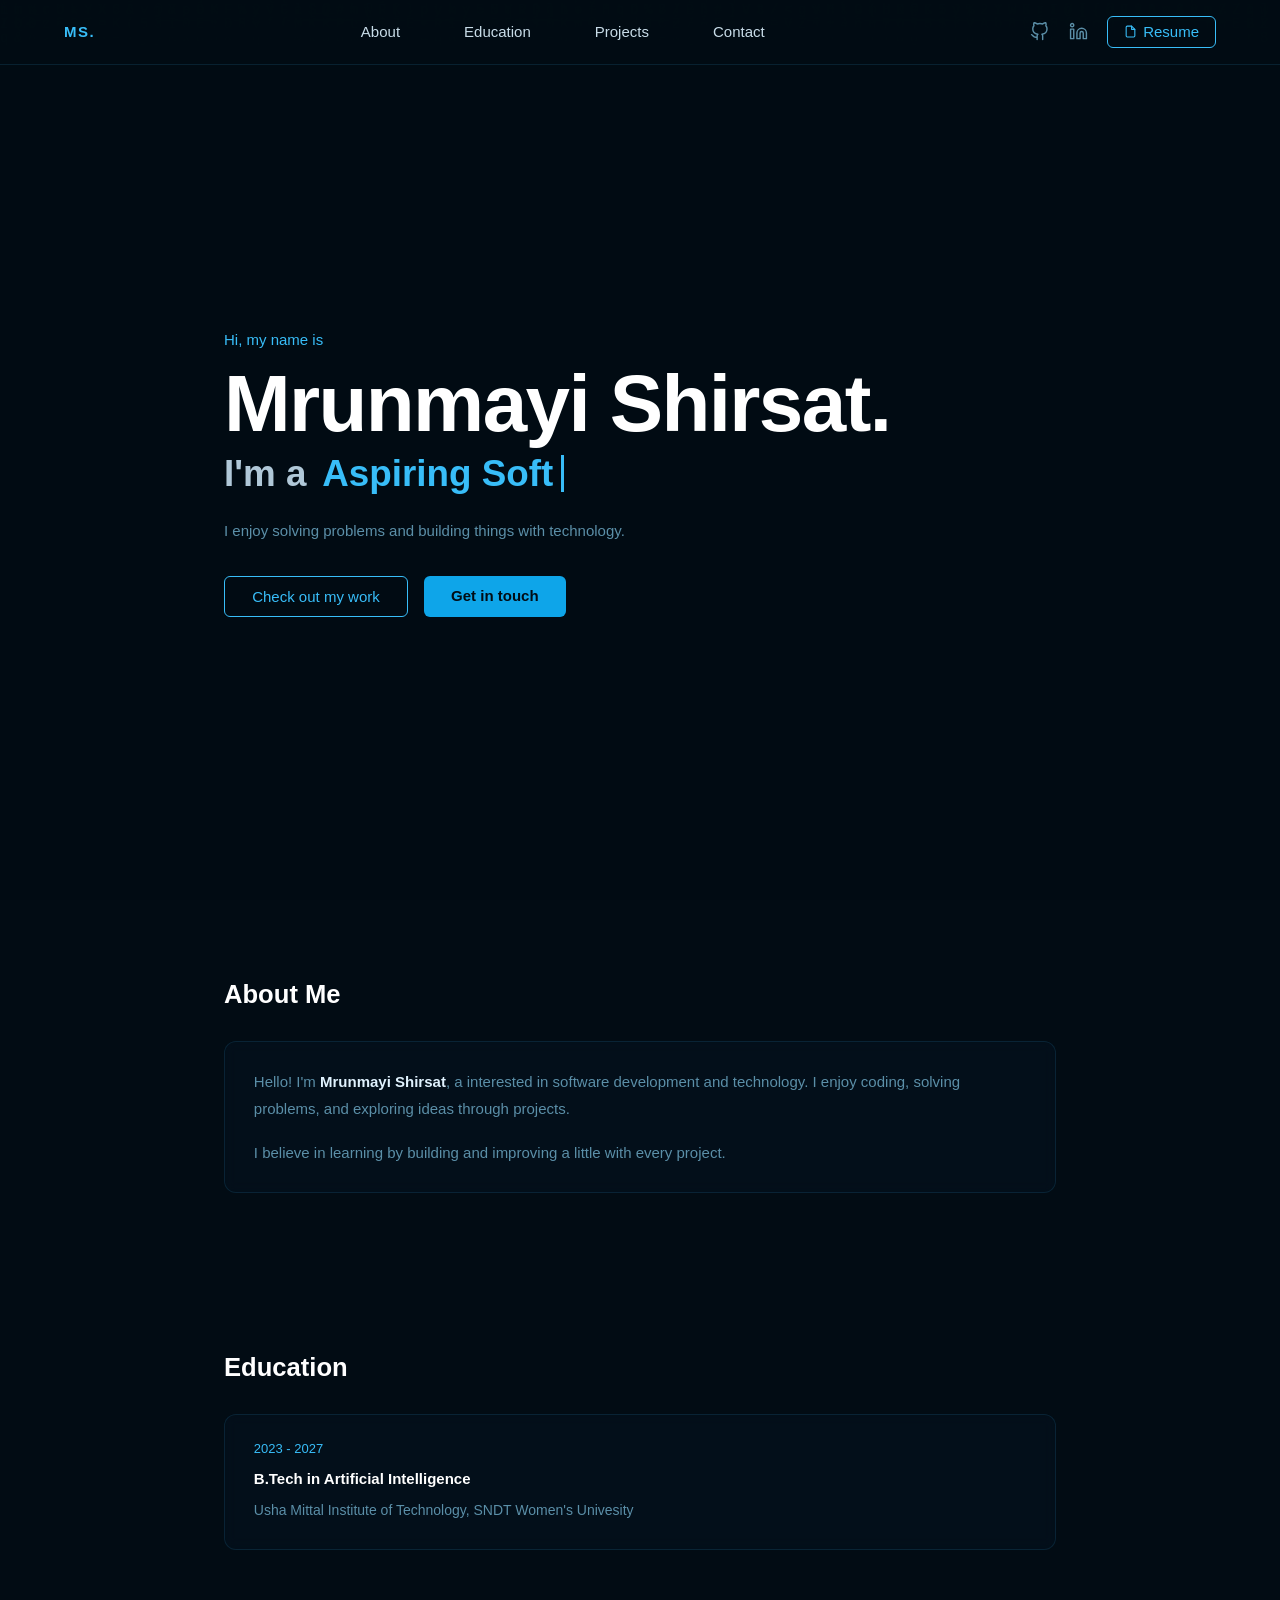
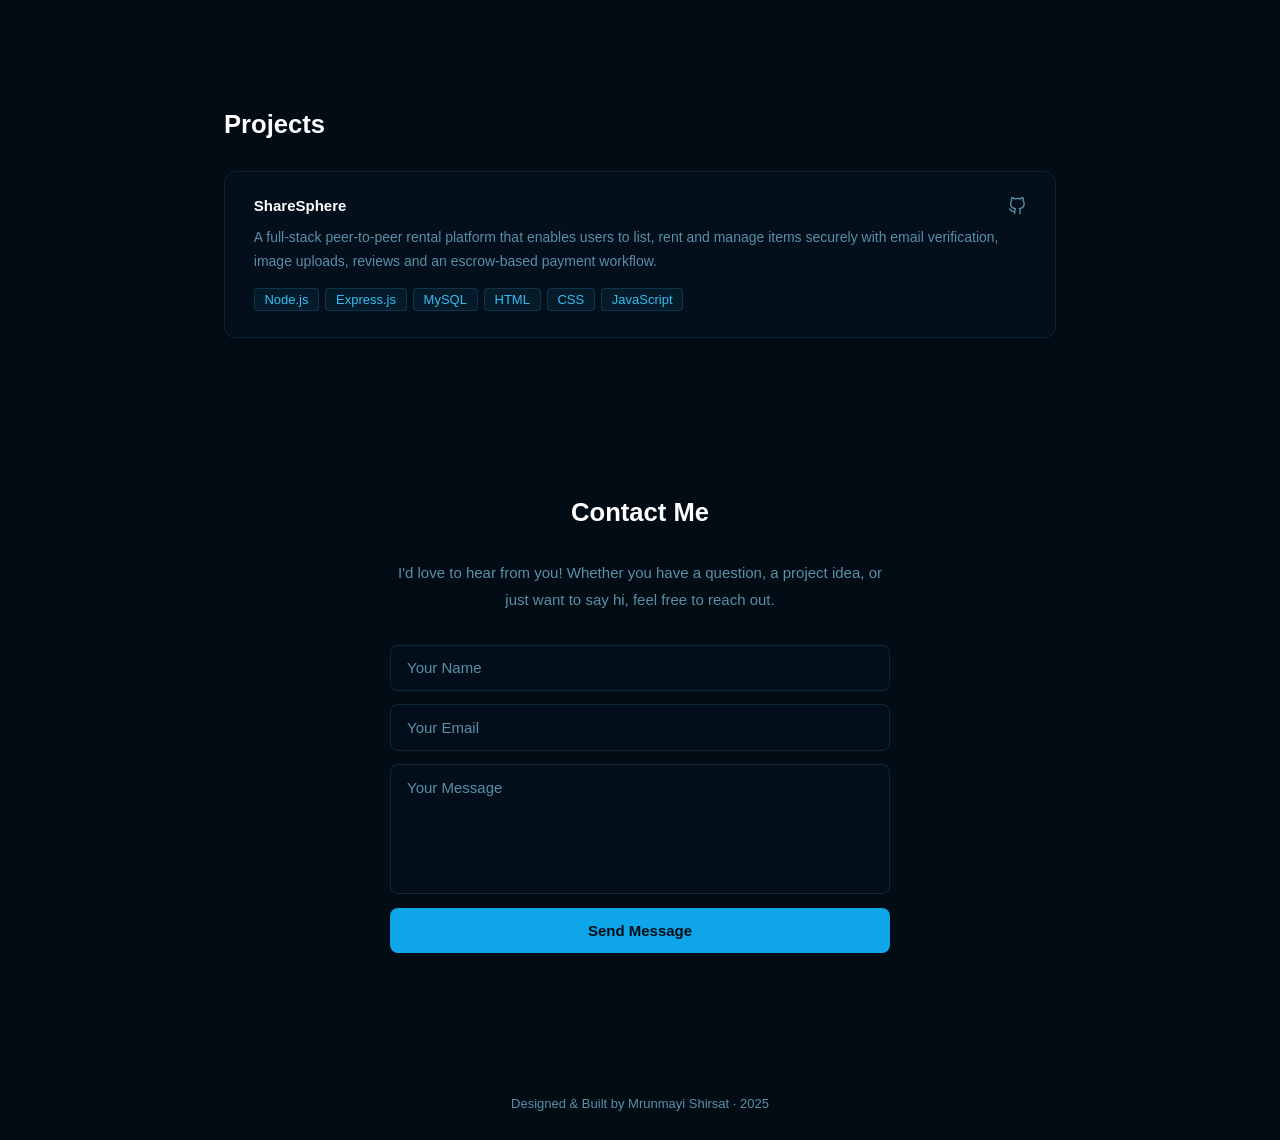
==== index.html @ d89c8623 "Rename portfolio to index" ====
<!DOCTYPE html>
<html lang="en">
<head>
  <meta charset="UTF-8" />
  <meta name="viewport" content="width=device-width, initial-scale=1.0"/>
  <title>Mrunmayi Shirsat</title>
  <style>
    *, *::before, *::after { box-sizing: border-box; margin: 0; padding: 0; }

    :root {
      --bg:   #020c14;
      --sky:  #38bdf8;
      --sky2: #0ea5e9;
      --text: #e0f2fe;
      --muted:#5b8fa8;
    }

    html { scroll-behavior: smooth; }

    body {
      font-family: Arial, sans-serif;
      font-size: 15px;
      background: var(--bg);
      color: var(--text);
      overflow-x: hidden;
    }

    /* ── MATRIX ── */
    #code-canvas {
      position: fixed; inset: 0;
      z-index: 0; opacity: 0.07;
      pointer-events: none;
    }

    /* ── NAV ── */
    nav {
      position: fixed; top: 0; left: 0; right: 0; z-index: 100;
      display: flex; align-items: center; justify-content: space-between;
      padding: 1rem 4rem;
      background: rgba(2,12,20,0.92);
      backdrop-filter: blur(16px);
      border-bottom: 1px solid rgba(56,189,248,0.12);
      transition: padding .3s;
    }
    .nav-logo {
      font-size: 15px; font-weight: 700;
      color: var(--sky); letter-spacing: .1em;
      text-transform: uppercase;
    }
    .nav-links {
      display: flex; align-items: center; gap: 4rem;
      list-style: none;
    }
    .nav-links a {
      font-size: 15px; color: #c8dce8;
      text-decoration: none;
      transition: color .2s;
      white-space: nowrap;
    }
    .nav-links a:hover { color: var(--sky); }
    .nav-right { display: flex; align-items: center; gap: 1.2rem; }
    .nav-icon {
      color: var(--muted); text-decoration: none;
      display: flex; align-items: center;
      transition: color .2s, transform .2s;
    }
    .nav-icon:hover { color: var(--sky); transform: translateY(-2px); }
    .nav-icon svg { width: 19px; height: 19px; }
    .nav-resume {
      padding: .4rem 1rem; border-radius: 6px;
      border: 1.5px solid var(--sky); color: var(--sky);
      font-size: 15px;
      text-decoration: none;
      display: flex; align-items: center; gap: .4rem;
      transition: background .2s;
    }
    .nav-resume:hover { background: rgba(56,189,248,0.1); }

    /* ── WRAP ── */
    .wrap {
      max-width: 960px;
      margin: 0 auto;
      padding: 0 4rem;
    }

    /* ── HERO ── */
    #hero {
      min-height: 100vh;
      display: flex; flex-direction: column;
      justify-content: center;
      padding: 6rem 4rem 3rem;
      max-width: 960px;
      margin: 0 auto;
      position: relative; z-index: 1;
    }
    .hero-greeting {
      color: var(--sky); font-size: 15px;
      margin-bottom: .9rem;
      opacity: 0; animation: fadeUp .5s .1s forwards;
    }
    .hero-name {
      font-size: clamp(2.4rem, 7vw, 5rem);
      font-weight: 700; line-height: 1.05;
      color: #fff; letter-spacing: -.02em;
      opacity: 0; animation: fadeUp .6s .25s forwards;
    }
    .hero-typewriter {
      font-size: clamp(1.3rem, 3.5vw, 2.3rem);
      font-weight: 600; color: #b0c8d8; margin-top: .4rem;
      display: flex; align-items: center; gap: .35rem; flex-wrap: wrap;
      opacity: 0; animation: fadeUp .6s .4s forwards;
    }
    .hero-typewriter .dynamic { color: var(--sky); }
    .cursor-blink {
      display: inline-block; width: 3px; height: 1em;
      background: var(--sky); margin-left: 2px;
      animation: blink 1s step-end infinite;
      vertical-align: middle;
    }
    .hero-desc {
      margin-top: 1.4rem; max-width: 500px;
      color: var(--muted); line-height: 1.8;
      opacity: 0; animation: fadeUp .6s .55s forwards;
    }
    .hero-btns {
      margin-top: 2rem; display: flex; gap: 1rem; flex-wrap: wrap;
      opacity: 0; animation: fadeUp .6s .7s forwards;
    }
    .btn-outline {
      padding: .7rem 1.7rem; border-radius: 6px;
      border: 1.5px solid var(--sky); color: var(--sky);
      font-size: 15px; text-decoration: none;
      transition: background .2s;
    }
    .btn-outline:hover { background: rgba(56,189,248,0.08); }
    .btn-solid {
      padding: .7rem 1.7rem; border-radius: 6px;
      background: var(--sky2); color: #020c14;
      font-size: 15px; font-weight: 600;
      text-decoration: none; border: none;
      transition: background .2s;
      
    }
    .btn-solid:hover { background: #0369a1; }

    /* ── SECTIONS ── */
    section.main-sec {
      padding: 5rem 0;
      position: relative; z-index: 1;
    }

    .sec-heading {
      margin-bottom: 2rem;
    }
    .sec-title {
      font-size: 1.6rem;
      font-weight: 700; color: #fff;
    }
    .sec-num-inline {
      color: var(--sky);
      margin-right: .35rem;
    }

    /* contact centered heading */
    #contact .sec-heading { text-align: center; }

    /* ── CARD ── */
    .card {
      background: rgba(4,18,32,0.5);
      border: 1px solid rgba(56,189,248,0.12);
      border-radius: 12px;
      padding: 1.6rem 1.8rem;
      transition: background .3s, border-color .3s, box-shadow .3s, transform .25s;
      opacity: 0; transform: translateY(16px);
      backdrop-filter: blur(6px);
    }
    .card.visible {
      opacity: 1; transform: none;
    }
   .card:hover {
  background: rgba(4, 0, 18, 0.12);
  border-color: rgba(56,189,248,0.12);
  box-shadow: none;
  transform: none;
}

    /* ── ABOUT ── */
    #about .card p {
      color: var(--muted); line-height: 1.85;
      margin-bottom: 1rem; text-align: left;
    }
    #about .card p:last-child { margin-bottom: 0; }
    #about .card p strong { color: var(--text); font-weight: 600; }

    /* ── EDUCATION ── */
    .edu-grid {
      display: grid;
      grid-template-columns: repeat(auto-fit, minmax(250px, 1fr));
      gap: 1.2rem;
    }
    .edu-entry { text-align: left; }
    .edu-year { color: var(--sky); font-size: 13px; margin-bottom: .7rem; }
.edu-degree { font-weight: 600; color: #fff; margin-bottom: .5rem; line-height: 1.6; }
.edu-school { color: var(--muted); font-size: 14px; line-height: 1.7; }
    .edu-note { color: var(--muted); font-size: 13px; margin-top: .4rem; line-height: 1.6; }

    /* ── SKILLS ── */
    .skills-grid {
      display: grid;
      grid-template-columns: repeat(auto-fit, minmax(220px, 1fr));
      gap: 1.2rem;
    }
    .skill-card { text-align: left; }
    .skill-label { color: var(--sky); font-size: 13px; letter-spacing: .06em; text-transform: uppercase; margin-bottom: .7rem; }
    .skill-tags { display: flex; flex-wrap: wrap; gap: .4rem; }
    .skill-tag {
      font-size: 13px; color: var(--sky);
      background: rgba(56,189,248,0.07);
      border: 1px solid rgba(56,189,248,0.18);
      border-radius: 4px; padding: .2rem .65rem;
      transition: background .2s;
    }
    .skill-tag:hover { background: rgba(56,189,248,0.18); }

    /* ── PROJECTS ── */
    .project-grid {
      display: grid;
      grid-template-columns: repeat(auto-fit, minmax(270px, 1fr));
      gap: 1.4rem;
    }
    .project-entry { text-align: left; }
    .project-header {
      display: flex; align-items: flex-start; justify-content: space-between;
      margin-bottom: .6rem;
    }
    .project-name { font-weight: 700; color: #fff; flex: 1; }
    .project-gh {
      color: var(--muted); text-decoration: none;
      display: flex; align-items: center; flex-shrink: 0; margin-left: .6rem;
      transition: color .2s, transform .2s;
    }
    .project-gh:hover { color: var(--sky); transform: translateY(-2px); }
    .project-gh svg { width: 18px; height: 18px; }
    .project-desc { color: var(--muted); line-height: 1.75; margin-bottom: .9rem; font-size: 14px; }
    .project-tech { display: flex; flex-wrap: wrap; gap: .4rem; }
    .project-tech span {
      font-size: 13px; color: var(--sky);
      background: rgba(56,189,248,0.07);
      border: 1px solid rgba(56,189,248,0.16);
      border-radius: 4px; padding: .18rem .6rem;
    }

    /* ── ACHIEVEMENTS ──
    .ach-grid {
      display: grid;
      grid-template-columns: repeat(auto-fit, minmax(240px, 1fr));
      gap: 1.2rem;
    }
    .ach-entry { text-align: left; }
    .ach-icon { font-size: 1.4rem; margin-bottom: .5rem; }
    .ach-title { font-weight: 700; color: #fff; margin-bottom: .4rem; }
    .ach-desc { color: var(--muted); line-height: 1.7; font-size: 14px; }
    */

    /* ── CONTACT ── */
    #contact .contact-inner {
      max-width: 500px; margin: 0 auto; text-align: center;
    }
    .contact-desc {
      color: var(--muted); line-height: 1.8; margin-bottom: 2rem;
    }
    .contact-form { display: flex; flex-direction: column; gap: .85rem; }
    .contact-input, .contact-textarea {
      width: 100%; padding: .85rem 1rem;
      background: rgba(4,18,32,0.65);
      border: 1px solid rgba(56,189,248,0.15);
      border-radius: 8px; color: var(--text);
      font-family: Arial, sans-serif; font-size: 15px;
      outline: none; transition: border-color .2s, box-shadow .2s;
      text-align: left;
    }
    .contact-input::placeholder, .contact-textarea::placeholder { color: var(--muted); }
    .contact-input:focus, .contact-textarea:focus {
      border-color: rgba(56,189,248,0.45);
      box-shadow: 0 0 0 3px rgba(56,189,248,0.09);
    }
    .contact-textarea { min-height: 130px; resize: none; }
    .contact-submit {
      width: 100%; padding: .9rem;
      background: var(--sky2); color: #020c14;
      font-family: Arial, sans-serif; font-size: 15px; font-weight: 700;
      border: none; border-radius: 8px; cursor: pointer;
      transition: background .2s;
      
    }
    .contact-submit:hover { background: #055986; }
    .contact-submit:disabled { opacity: .6; cursor: not-allowed; }
    .contact-status {
      font-size: 13px; margin-top: .3rem; min-height: 1.2em;
    }
    .contact-status.success { color: #4ade80; }
    .contact-status.error { color: #f87171; }

    /* ── FOOTER ── */
    footer {
      padding: 1.8rem; text-align: center;
      font-size: 13px; color: var(--muted);
      position: relative; z-index: 1;
    }

    @keyframes fadeUp {
      from { opacity: 0; transform: translateY(20px); }
      to   { opacity: 1; transform: translateY(0); }
    }
    @keyframes blink { 0%,100%{opacity:1} 50%{opacity:0} }

    /* ── HAMBURGER ── */
    .hamburger {
      display: none; flex-direction: column; justify-content: center;
      gap: 5px; cursor: pointer; padding: 4px; z-index: 200;
      background: none; border: none;
    }
    .hamburger span {
      display: block; width: 22px; height: 2px;
      background: var(--sky); border-radius: 2px;
      transition: transform .3s, opacity .3s;
    }
    .hamburger.open span:nth-child(1) { transform: translateY(7px) rotate(45deg); }
    .hamburger.open span:nth-child(2) { opacity: 0; }
    .hamburger.open span:nth-child(3) { transform: translateY(-7px) rotate(-45deg); }

    /* mobile dropdown */
    .mobile-menu {
      display: none;
      position: fixed; top: 56px; left: 0; right: 0;
      background: rgba(2,12,20,0.97);
      backdrop-filter: blur(16px);
      border-bottom: 1px solid rgba(56,189,248,0.14);
      z-index: 99; flex-direction: column; padding: 1rem 0;
    }
    .mobile-menu.open { display: flex; }
    .mobile-menu a {
      padding: .75rem 2rem; font-size: 15px;
      color: #c8dce8; text-decoration: none;
      border-bottom: 1px solid rgba(56,189,248,0.07);
      transition: color .2s, background .2s;
    }
    .mobile-menu a:last-child { border-bottom: none; }
    .mobile-menu a:hover { color: var(--sky); background: rgba(56,189,248,0.05); }

    /* ── TABLET (768px) ── */
    @media (max-width: 900px) {
      nav { padding: 1rem 2rem; }
      .nav-links { gap: 1.2rem; }
      .nav-links a { font-size: 14px; }
      #hero { padding: 6rem 2rem 3rem; max-width: 100%; }
      .wrap { padding: 0 2rem; }
      section.main-sec { padding: 4rem 0; }
      .edu-grid { grid-template-columns: repeat(auto-fit, minmax(200px, 1fr)); }
      .skills-grid { grid-template-columns: repeat(auto-fit, minmax(180px, 1fr)); }
      .project-grid { grid-template-columns: repeat(auto-fit, minmax(240px, 1fr)); }
      .ach-grid { grid-template-columns: repeat(auto-fit, minmax(200px, 1fr)); }
    }

    /* ── MOBILE (600px) ── */
    @media (max-width: 600px) {
      nav { padding: .85rem 1.2rem; }
      .nav-links { display: none !important; }
      .nav-right { gap: .7rem; }
      .nav-icon { display: none; }   /* hide social icons on mobile, keep resume */
      .hamburger { display: flex; }

      #hero {
        padding: 5.5rem 1.4rem 2.5rem;
        max-width: 100%;
      }
      .hero-name { font-size: clamp(2rem, 10vw, 3rem); }
      .hero-typewriter { font-size: clamp(1.1rem, 5vw, 1.5rem); }
      .hero-desc { max-width: 100%; font-size: 14px; }
      .hero-btns { flex-direction: column; gap: .75rem; }
      .btn-outline, .btn-solid {
        width: 100%; text-align: center;
        padding: .85rem 1rem;
      }

      .wrap { padding: 0 1.2rem; }
      section.main-sec { padding: 3.5rem 0; }
      .sec-title { font-size: 1.3rem; }

      .edu-grid { grid-template-columns: 1fr; }
      /* .skills-grid { grid-template-columns: 1fr 1fr; } */
      .project-grid { grid-template-columns: 1fr; }
      .ach-grid { grid-template-columns: 1fr 1fr; }

      .card { padding: 1.2rem 1.2rem; }

      #contact .contact-inner { max-width: 100%; }
    }

    /* ── VERY SMALL (380px) ── */
    @media (max-width: 380px) {
      /* .skills-grid { grid-template-columns: 1fr; } */
      .ach-grid { grid-template-columns: 1fr; }
      .hero-name { font-size: 2rem; }
    }
  </style>
</head>
<body>

<canvas id="code-canvas"></canvas>

<nav>
  <div class="nav-logo">MS.</div>
  <ul class="nav-links">
    <li><a href="#about">About</a></li>
    <li><a href="#education">Education</a></li>
    <!-- <li><a href="#skills">Skills</a></li> -->
    <li><a href="#projects">Projects</a></li>
    <!-- <li><a href="#achievements">Achievements</a></li> -->
    <li><a href="#contact">Contact</a></li>
  </ul>
  <div class="nav-right">
  <button class="hamburger" id="hamburger" aria-label="Menu">
    <span></span><span></span><span></span>
  </button>
    <a href="https://github.com/Mrunmayi30" target="_blank" rel="noopener noreferrer" class="nav-icon" title="GitHub">
      <svg viewBox="0 0 24 24" fill="none" stroke="currentColor" stroke-width="1.8" stroke-linecap="round" stroke-linejoin="round">
        <path d="M9 19c-5 1.5-5-2.5-7-3m14 6v-3.87a3.37 3.37 0 00-.94-2.61c3.14-.35 6.44-1.54 6.44-7A5.44 5.44 0 0020 4.77 5.07 5.07 0 0019.91 1S18.73.65 16 2.48a13.38 13.38 0 00-7 0C6.27.65 5.09 1 5.09 1A5.07 5.07 0 005 4.77a5.44 5.44 0 00-1.5 3.78c0 5.42 3.3 6.61 6.44 7A3.37 3.37 0 009 18.13V22"/>
      </svg>
    </a>
    <a href="https://www.linkedin.com/in/mrunmayishirsat/" target="_blank" rel="noopener noreferrer" class="nav-icon" title="LinkedIn">
      <svg viewBox="0 0 24 24" fill="none" stroke="currentColor" stroke-width="1.8" stroke-linecap="round" stroke-linejoin="round">
        <path d="M16 8a6 6 0 016 6v7h-4v-7a2 2 0 00-2-2 2 2 0 00-2 2v7h-4v-7a6 6 0 016-6z"/>
        <rect x="2" y="9" width="4" height="12"/><circle cx="4" cy="4" r="2"/>
      </svg>
    </a>
    <!-- <a href="https://leetcode.com/u/MrunmayiRS/" target="_blank" rel="noopener noreferrer" class="nav-icon" title="LeetCode">
      <svg viewBox="0 0 24 24" fill="currentColor" width="19" height="19">
        <path d="M13.483 0a1.374 1.374 0 0 0-.961.438L7.116 6.226l-3.854 4.126a5.266 5.266 0 0 0-1.209 2.104 5.35 5.35 0 0 0-.125.513 5.527 5.527 0 0 0 .062 2.362 5.83 5.83 0 0 0 .349 1.017 5.938 5.938 0 0 0 1.271 1.818l4.277 4.193.039.038c2.248 2.165 5.852 2.133 8.063-.074l2.396-2.392c.54-.54.54-1.414.003-1.955a1.378 1.378 0 0 0-1.951-.003l-2.396 2.392a3.021 3.021 0 0 1-4.205.038l-.02-.019-4.276-4.193c-.652-.64-.972-1.469-.948-2.263a2.68 2.68 0 0 1 .066-.523 2.545 2.545 0 0 1 .619-1.164L9.13 8.114c1.058-1.134 3.204-1.27 4.43-.278l3.501 2.831c.593.48 1.461.387 1.94-.207a1.384 1.384 0 0 0-.207-1.943l-3.5-2.831c-.8-.647-1.766-1.045-2.774-1.202l2.015-2.158A1.384 1.384 0 0 0 13.483 0zm-2.866 12.815a1.38 1.38 0 0 0-1.38 1.382 1.38 1.38 0 0 0 1.38 1.382H20.79a1.38 1.38 0 0 0 1.38-1.382 1.38 1.38 0 0 0-1.38-1.382z"/>
      </svg>
    </a> -->
    <a href="#" class="nav-resume">
      <svg width="13" height="13" viewBox="0 0 24 24" fill="none" stroke="currentColor" stroke-width="2" stroke-linecap="round" stroke-linejoin="round">
        <path d="M14 2H6a2 2 0 00-2 2v16a2 2 0 002 2h12a2 2 0 002-2V8z"/>
        <polyline points="14 2 14 8 20 8"/>
      </svg>
      Resume
    </a>
  </div>
</nav>

<!-- HERO -->
<section id="hero">
  <p class="hero-greeting">Hi, my name is</p>
  <h1 class="hero-name">Mrunmayi Shirsat.</h1>
  <div class="hero-typewriter">
    <span>I'm a&nbsp;</span>
    <span class="dynamic" id="typewriter-text"></span>
    <span class="cursor-blink"></span>
  </div>
  <p class="hero-desc">
    I enjoy solving problems and building things with technology.
  </p>
  <div class="hero-btns">
    <a href="#projects" class="btn-outline">Check out my work</a>
    <a href="#contact" class="btn-solid">Get in touch</a>
  </div>
</section>

<!-- ABOUT -->
<section id="about" class="main-sec">
  <div class="wrap">
    <div class="sec-heading"><span class="sec-title">About Me</span></div>
    <div class="card">
      <p>Hello! I'm <strong>Mrunmayi Shirsat</strong>, a interested in software development and technology. I enjoy coding, solving problems, and exploring ideas through projects.</p>
      <p>I believe in learning by building and improving a little with every project. </p>
  </div>
</section>

<!-- EDUCATION -->
<section id="education" class="main-sec">
  <div class="wrap">
    <div class="sec-heading"><span class="sec-title">Education</span></div>
    <div class="edu-grid">
      <div class="card edu-entry">
        <div class="edu-year">2023 - 2027</div>
        <div class="edu-degree">B.Tech in Artificial Intelligence </div>
        <div class="edu-school">Usha Mittal Institute of Technology, SNDT Women's Univesity</div>
  
      </div>
      
  </div>
</section>  

<!-- SKILLS
<section id="skills" class="main-sec">
  <div class="wrap">
    <div class="sec-heading"><span class="sec-title">Skills</span></div>
    <div class="skills-grid">
      <div class="card skill-card">
        <div class="skill-label">Languages</div>
        <div class="skill-tags">
          <span class="skill-tag">JavaScript</span><span class="skill-tag">Python</span>
          <span class="skill-tag">Java</span><span class="skill-tag">C++</span><span class="skill-tag">TypeScript</span>
        </div>
      </div>
      <div class="card skill-card">
        <div class="skill-label">Frontend</div>
        <div class="skill-tags">
          <span class="skill-tag">React.js</span><span class="skill-tag">HTML / CSS</span>
          <span class="skill-tag">Next.js</span><span class="skill-tag">Tailwind CSS</span>
        </div>
      </div>
      <div class="card skill-card">
        <div class="skill-label">Backend</div>
        <div class="skill-tags">
          <span class="skill-tag">Node.js</span><span class="skill-tag">Express.js</span>
          <span class="skill-tag">Django</span><span class="skill-tag">REST APIs</span>
        </div>
      </div>
      <div class="card skill-card">
        <div class="skill-label">Database</div>
        <div class="skill-tags">
          <span class="skill-tag">MongoDB</span><span class="skill-tag">PostgreSQL</span>
          <span class="skill-tag">MySQL</span><span class="skill-tag">Firebase</span>
        </div>
      </div>
      <div class="card skill-card">
        <div class="skill-label">Tools</div>
        <div class="skill-tags">
          <span class="skill-tag">Git</span><span class="skill-tag">GitHub</span>
          <span class="skill-tag">Docker</span><span class="skill-tag">Linux</span><span class="skill-tag">Figma</span>
        </div>
      </div>
      <div class="card skill-card">
        <div class="skill-label">Concepts</div>
        <div class="skill-tags">
          <span class="skill-tag">DSA</span><span class="skill-tag">OOP</span>
          <span class="skill-tag">System Design</span><span class="skill-tag">Agile</span>
        </div>
      </div>
    </div>
  </div>
</section> -->

<!-- PROJECTS -->
<section id="projects" class="main-sec">
  <div class="wrap">
    <div class="sec-heading"><span class="sec-title">Projects</span></div>
    <div class="project-grid">
      <div class="card project-entry">
        <div class="project-header">
          <div class="project-name">ShareSphere</div>
          <a href="https://github.com/Mrunmayi30/ShareSphere" target="_blank" class="project-gh" title="View on GitHub">
            <svg viewBox="0 0 24 24" fill="none" stroke="currentColor" stroke-width="1.8" stroke-linecap="round" stroke-linejoin="round"><path d="M9 19c-5 1.5-5-2.5-7-3m14 6v-3.87a3.37 3.37 0 00-.94-2.61c3.14-.35 6.44-1.54 6.44-7A5.44 5.44 0 0020 4.77 5.07 5.07 0 0019.91 1S18.73.65 16 2.48a13.38 13.38 0 00-7 0C6.27.65 5.09 1 5.09 1A5.07 5.07 0 005 4.77a5.44 5.44 0 00-1.5 3.78c0 5.42 3.3 6.61 6.44 7A3.37 3.37 0 009 18.13V22"/></svg>
          </a>
        </div>
        <p class="project-desc">A full-stack peer-to-peer rental platform that enables users to list, rent and manage items securely with email verification, image uploads, reviews and an escrow-based payment workflow.</p>
        <div class="project-tech"><span>Node.js</span><span>Express.js</span><span>MySQL</span><span>HTML</span><span>CSS</span><span>JavaScript</span></div>
      </div>
      <!-- <div class="card project-entry">
        <div class="project-header">
          <div class="project-name">AI Chat Assistant</div>
          <a href="https://github.com/" target="_blank" class="project-gh" title="View on GitHub">
            <svg viewBox="0 0 24 24" fill="none" stroke="currentColor" stroke-width="1.8" stroke-linecap="round" stroke-linejoin="round"><path d="M9 19c-5 1.5-5-2.5-7-3m14 6v-3.87a3.37 3.37 0 00-.94-2.61c3.14-.35 6.44-1.54 6.44-7A5.44 5.44 0 0020 4.77 5.07 5.07 0 0019.91 1S18.73.65 16 2.48a13.38 13.38 0 00-7 0C6.27.65 5.09 1 5.09 1A5.07 5.07 0 005 4.77a5.44 5.44 0 00-1.5 3.78c0 5.42 3.3 6.61 6.44 7A3.37 3.37 0 009 18.13V22"/></svg>
          </a>
        </div>
        <p class="project-desc">A cross-platform chat application with real-time AI responses powered by the OpenAI API, featuring persistent chat history and markdown rendering.</p>
        <div class="project-tech"><span>Next.js</span><span>OpenAI API</span><span>Tailwind CSS</span><span>TypeScript</span></div>
      </div>
      <div class="card project-entry">
        <div class="project-header">
          <div class="project-name">Data Dashboard</div>
          <a href="https://github.com/" target="_blank" class="project-gh" title="View on GitHub">
            <svg viewBox="0 0 24 24" fill="none" stroke="currentColor" stroke-width="1.8" stroke-linecap="round" stroke-linejoin="round"><path d="M9 19c-5 1.5-5-2.5-7-3m14 6v-3.87a3.37 3.37 0 00-.94-2.61c3.14-.35 6.44-1.54 6.44-7A5.44 5.44 0 0020 4.77 5.07 5.07 0 0019.91 1S18.73.65 16 2.48a13.38 13.38 0 00-7 0C6.27.65 5.09 1 5.09 1A5.07 5.07 0 005 4.77a5.44 5.44 0 00-1.5 3.78c0 5.42 3.3 6.61 6.44 7A3.37 3.37 0 009 18.13V22"/></svg>
          </a>
        </div>
        <p class="project-desc">An interactive analytics dashboard visualizing real-time data with filterable charts, exportable reports, and role-based access control.</p>
        <div class="project-tech"><span>Python</span><span>Django</span><span>PostgreSQL</span><span>Chart.js</span></div>
      </div> -->
    </div>
  </div>
</section>

<!-- ACHIEVEMENTS
<section id="achievements" class="main-sec">
  <div class="wrap">
    <div class="sec-heading"><span class="sec-title">Achievements</span></div>
    <div class="ach-grid">
      <div class="card ach-entry">
        <div class="ach-icon">🏆</div>
        <div class="ach-title">Competitive Programming</div>
        <div class="ach-desc">Solved 300+ problems on LeetCode and CodeChef. Achieved 3-star rating. Participated in ICPC regionals.</div>
      </div>
      <div class="card ach-entry">
        <div class="ach-icon">📜</div>
        <div class="ach-title">Certifications</div>
        <div class="ach-desc">AWS Cloud Practitioner, Meta Front-End Developer Certificate, Google Data Analytics Professional Certificate.</div>
      </div>
      <div class="card ach-entry">
        <div class="ach-icon">🎓</div>
        <div class="ach-title">Academic Excellence</div>
        <div class="ach-desc">8.1 GPA in B.Tech. Top 10 department rank. Merit scholarship for 3 consecutive semesters.</div>
      </div>
      <div class="card ach-entry">
        <div class="ach-icon">🚀</div>
        <div class="ach-title">Hackathons</div>
        <div class="ach-desc">Top 10 finalist at Smart India Hackathon 2024. Winner of college-level project expo two years in a row.</div>
      </div>
    </div>
  </div>
</section>
-->

<!-- CONTACT -->
<section id="contact" class="main-sec">
  <div class="wrap">
    <div class="sec-heading"><span class="sec-title">Contact Me</span></div>
    <div class="contact-inner">
      <p class="contact-desc">I'd love to hear from you! Whether you have a question, a project idea, or just want to say hi, feel free to reach out.</p>
      <form class="contact-form" id="contact-form" action="https://formspree.io/f/xkoddbqa" method="POST">
        <input class="contact-input" type="text" name="name" placeholder="Your Name" required />
        <input class="contact-input" type="email" name="email" placeholder="Your Email" required />
        <textarea class="contact-textarea" name="message" placeholder="Your Message" required></textarea>
        <button class="contact-submit" type="submit">Send Message</button>
        <p class="contact-status" id="contact-status"></p>
      </form>
    </div>
  </div>
</section>

<footer>Designed &amp; Built by Mrunmayi Shirsat · 2025</footer>

<script>
  /* ── MATRIX ── */
  const canvas = document.getElementById('code-canvas');
  const ctx = canvas.getContext('2d');
  let cols = [], fontSize = 14;
  function resizeCanvas() {
    canvas.width = window.innerWidth;
    canvas.height = window.innerHeight;
    cols = Array(Math.floor(canvas.width / fontSize)).fill(1);
  }
  resizeCanvas();
  window.addEventListener('resize', resizeCanvas);
  const chars = '0123456789ABCDEFGHIJKLMNOPQRSTUVWXYZabcdefghijklmnopqrstuvwxyz{}[]()<>/=+-*&^%$#@!;:.~';
  function drawMatrix() {
    ctx.fillStyle = 'rgba(2,12,20,0.05)';
    ctx.fillRect(0, 0, canvas.width, canvas.height);
    ctx.font = fontSize + 'px monospace';
    cols.forEach((y, i) => {
      const x = i * fontSize;
      ctx.fillStyle = 'rgba(186,230,253,0.85)';
      ctx.fillText(chars[Math.floor(Math.random() * chars.length)], x, y * fontSize);
      ctx.fillStyle = 'rgba(56,189,248,0.45)';
      ctx.fillText(chars[Math.floor(Math.random() * chars.length)], x, (y-1) * fontSize);
      if (y * fontSize > canvas.height && Math.random() > 0.975) cols[i] = 0;
      cols[i]++;
    });
    requestAnimationFrame(drawMatrix);
  }
  drawMatrix();

  /* ── TYPEWRITER ── */
  const words = ['Aspiring Software Engineer',/*'Aspiring Full-Stack Developer',*/'Tech Enthusiast','Problem Solver'];
  let wi=0, ci=0, deleting=false;
  const twEl = document.getElementById('typewriter-text');
  function type() {
    const word = words[wi];
    if (!deleting) {
      twEl.textContent = word.slice(0, ci+1); ci++;
      if (ci === word.length) { setTimeout(()=>{ deleting=true; type(); }, 1800); return; }
    } else {
      twEl.textContent = word.slice(0, ci-1); ci--;
      if (ci === 0) { deleting=false; wi=(wi+1)%words.length; }
    }
    setTimeout(type, deleting ? 42 : 78);
  }
  setTimeout(type, 1000);

  /* ── REVEAL ── */
  const obs = new IntersectionObserver(entries => {
    entries.forEach((e, i) => {
      if (e.isIntersecting) setTimeout(() => e.target.classList.add('visible'), i * 80);
    });
  }, { threshold: 0.1 });
  document.querySelectorAll('.card').forEach(el => obs.observe(el));

  /* ── NAV ── */
  const nav = document.querySelector('nav');
  window.addEventListener('scroll', () => {
    nav.style.padding = scrollY > 60 ? '0.6rem 4rem' : '1rem 4rem';
  });

  /* ── CONTACT FORM (Formspree AJAX submit) ── */
  const contactForm = document.getElementById('contact-form');
  const contactStatus = document.getElementById('contact-status');
  contactForm.addEventListener('submit', async function (e) {
    e.preventDefault();
    const submitBtn = contactForm.querySelector('.contact-submit');
    const formData = new FormData(contactForm);

    submitBtn.disabled = true;
    submitBtn.textContent = 'Sending...';
    contactStatus.textContent = '';
    contactStatus.className = 'contact-status';

    try {
      const response = await fetch(contactForm.action, {
        method: 'POST',
        body: formData,
        headers: { 'Accept': 'application/json' }
      });

      if (response.ok) {
        submitBtn.textContent = '✓ Message Sent!';
        contactStatus.textContent = "Thanks! I'll get back to you soon.";
        contactStatus.classList.add('success');
        contactForm.reset();
      } else {
        const data = await response.json().catch(() => ({}));
        submitBtn.textContent = 'Send Message';
        contactStatus.textContent = (data && data.errors)
          ? data.errors.map(err => err.message).join(', ')
          : 'Something went wrong. Please try again.';
        contactStatus.classList.add('error');
      }
    } catch (err) {
      submitBtn.textContent = 'Send Message';
      contactStatus.textContent = 'Network error. Please try again.';
      contactStatus.classList.add('error');
    } finally {
      submitBtn.disabled = false;
      setTimeout(() => {
        submitBtn.textContent = 'Send Message';
      }, 3000);
    }
  });

  /* stagger */
  document.querySelectorAll('.skills-grid .card').forEach((c,i) => c.style.transitionDelay = `${i*0.06}s`);
  document.querySelectorAll('.project-grid .card').forEach((c,i) => c.style.transitionDelay = `${i*0.1}s`);
  document.querySelectorAll('.edu-grid .card').forEach((c,i) => c.style.transitionDelay = `${i*0.08}s`);
  document.querySelectorAll('.ach-grid .card').forEach((c,i) => c.style.transitionDelay = `${i*0.08}s`);
</script>
</body>
</html>
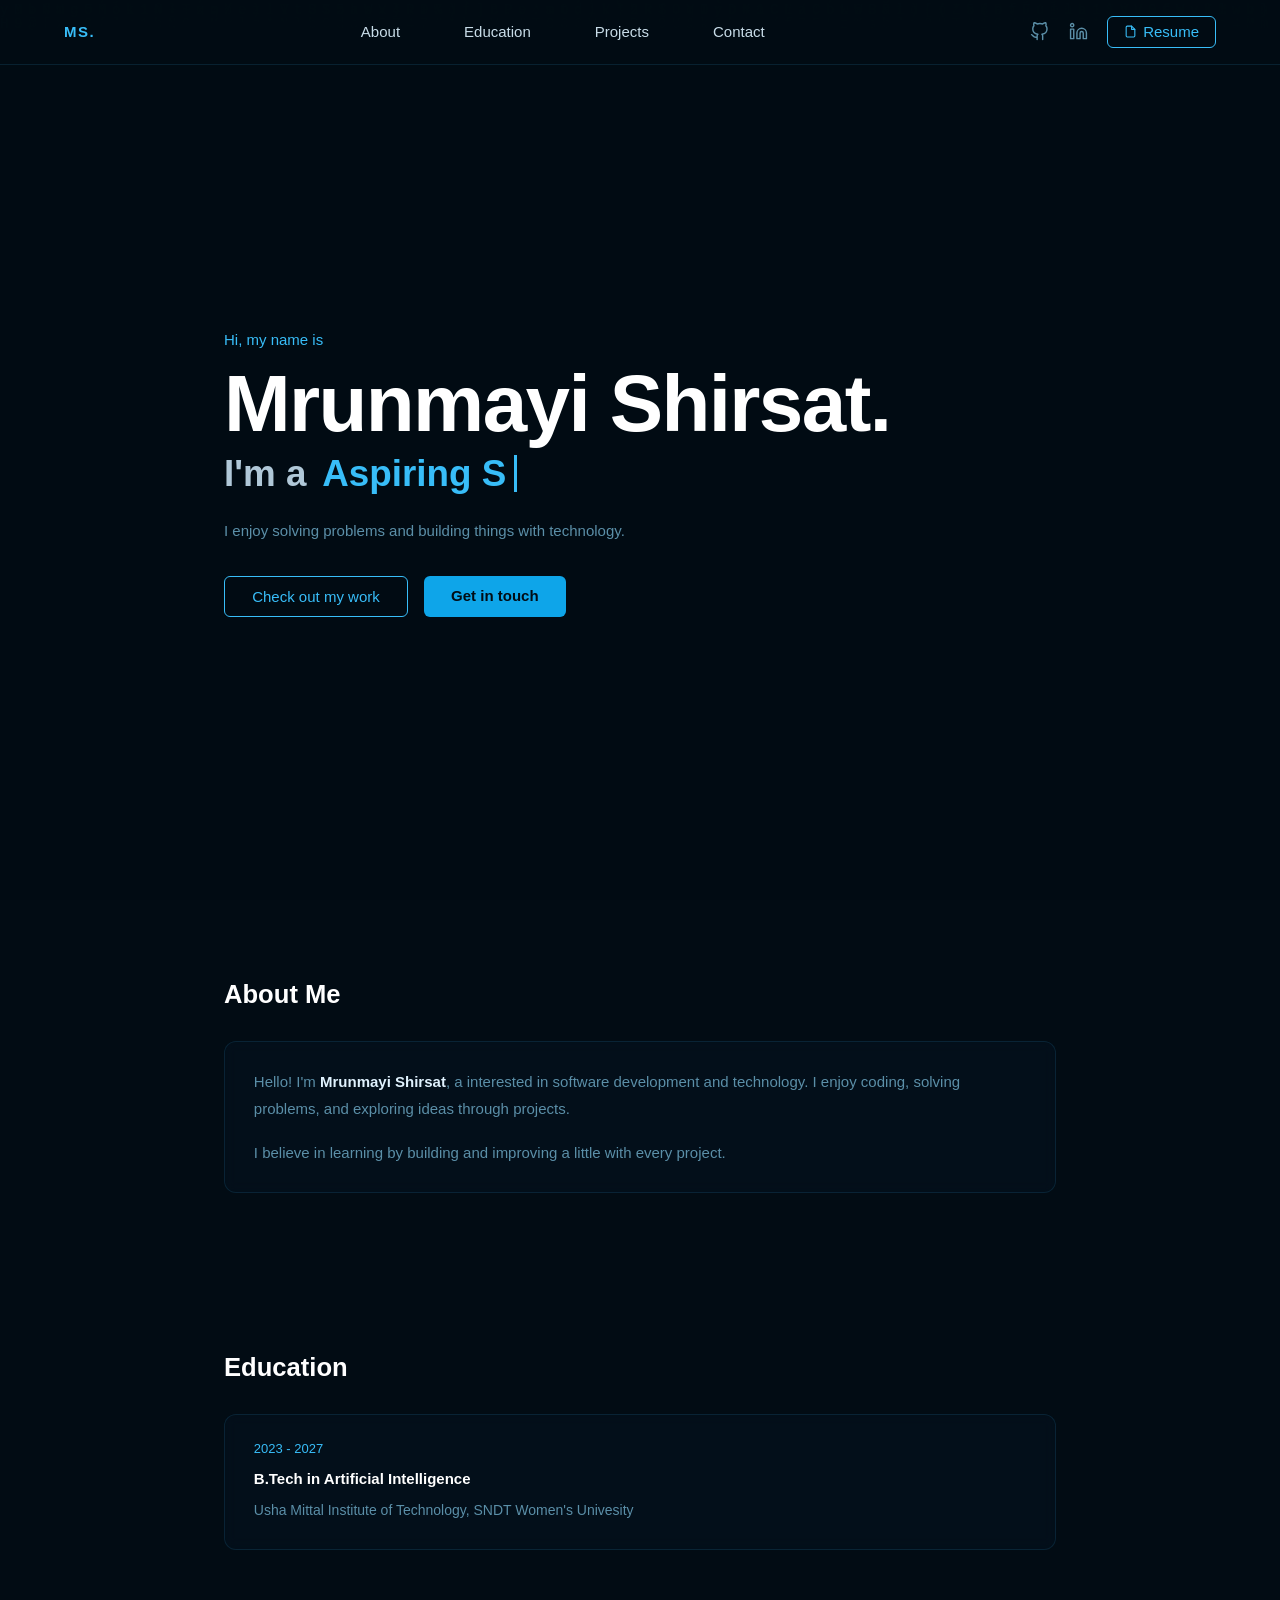
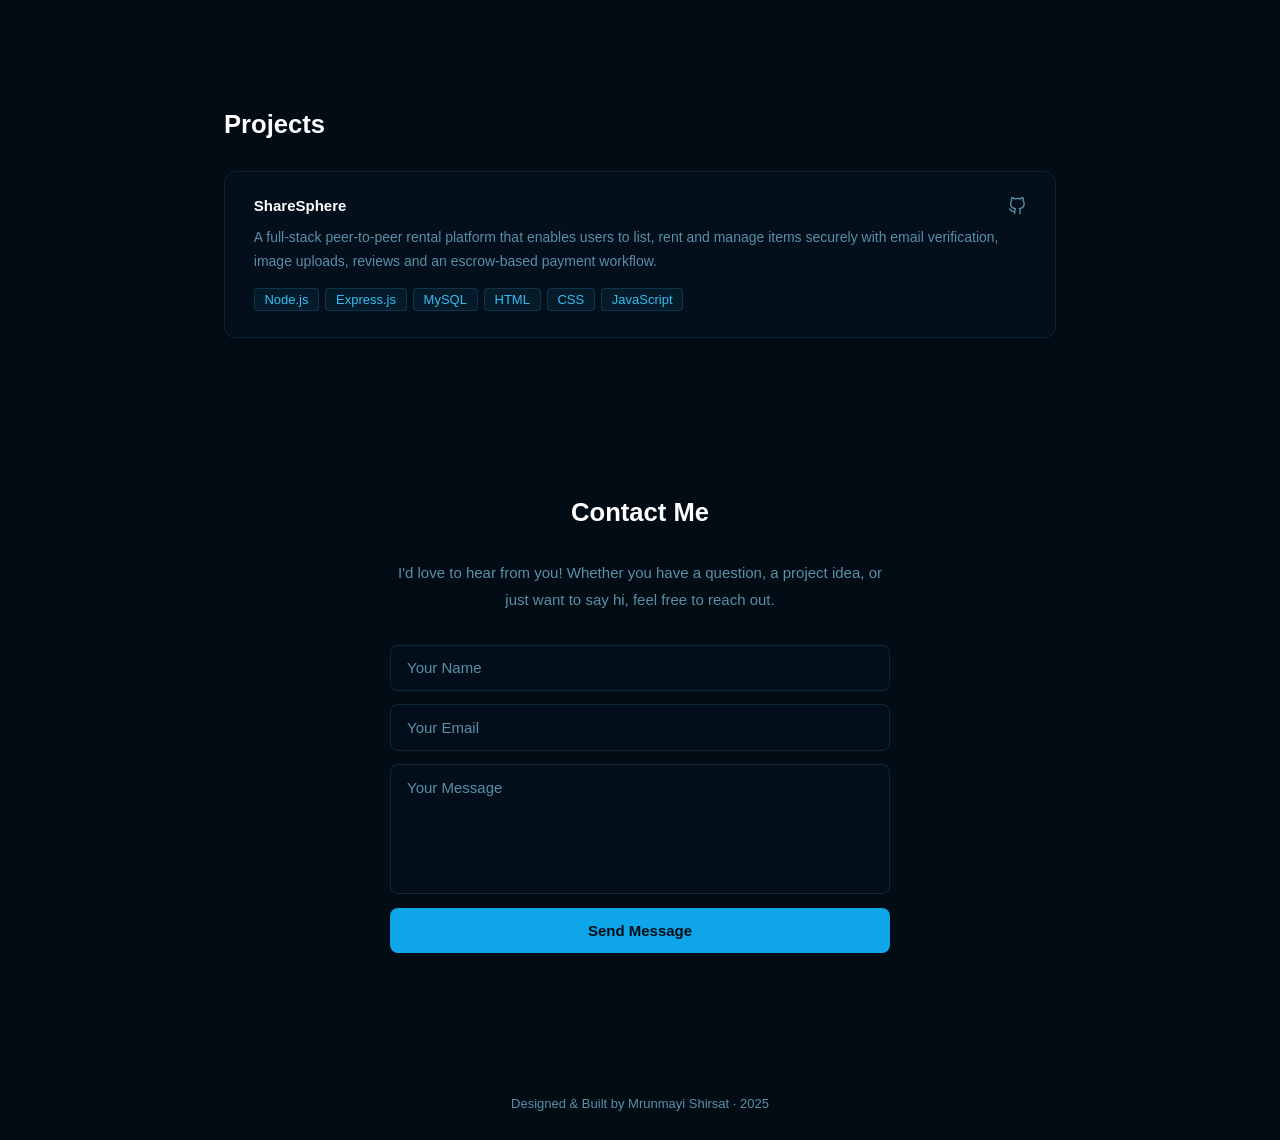
==== commit 8cb533a7: "Merge branch 'main' of https://github.com/Mrunmayi30/Portfolio" ====
--- a/index.html
+++ b/index.html
@@ -744,4 +744,4 @@
   document.querySelectorAll('.ach-grid .card').forEach((c,i) => c.style.transitionDelay = `${i*0.08}s`);
 </script>
 </body>
-</html>+</html>
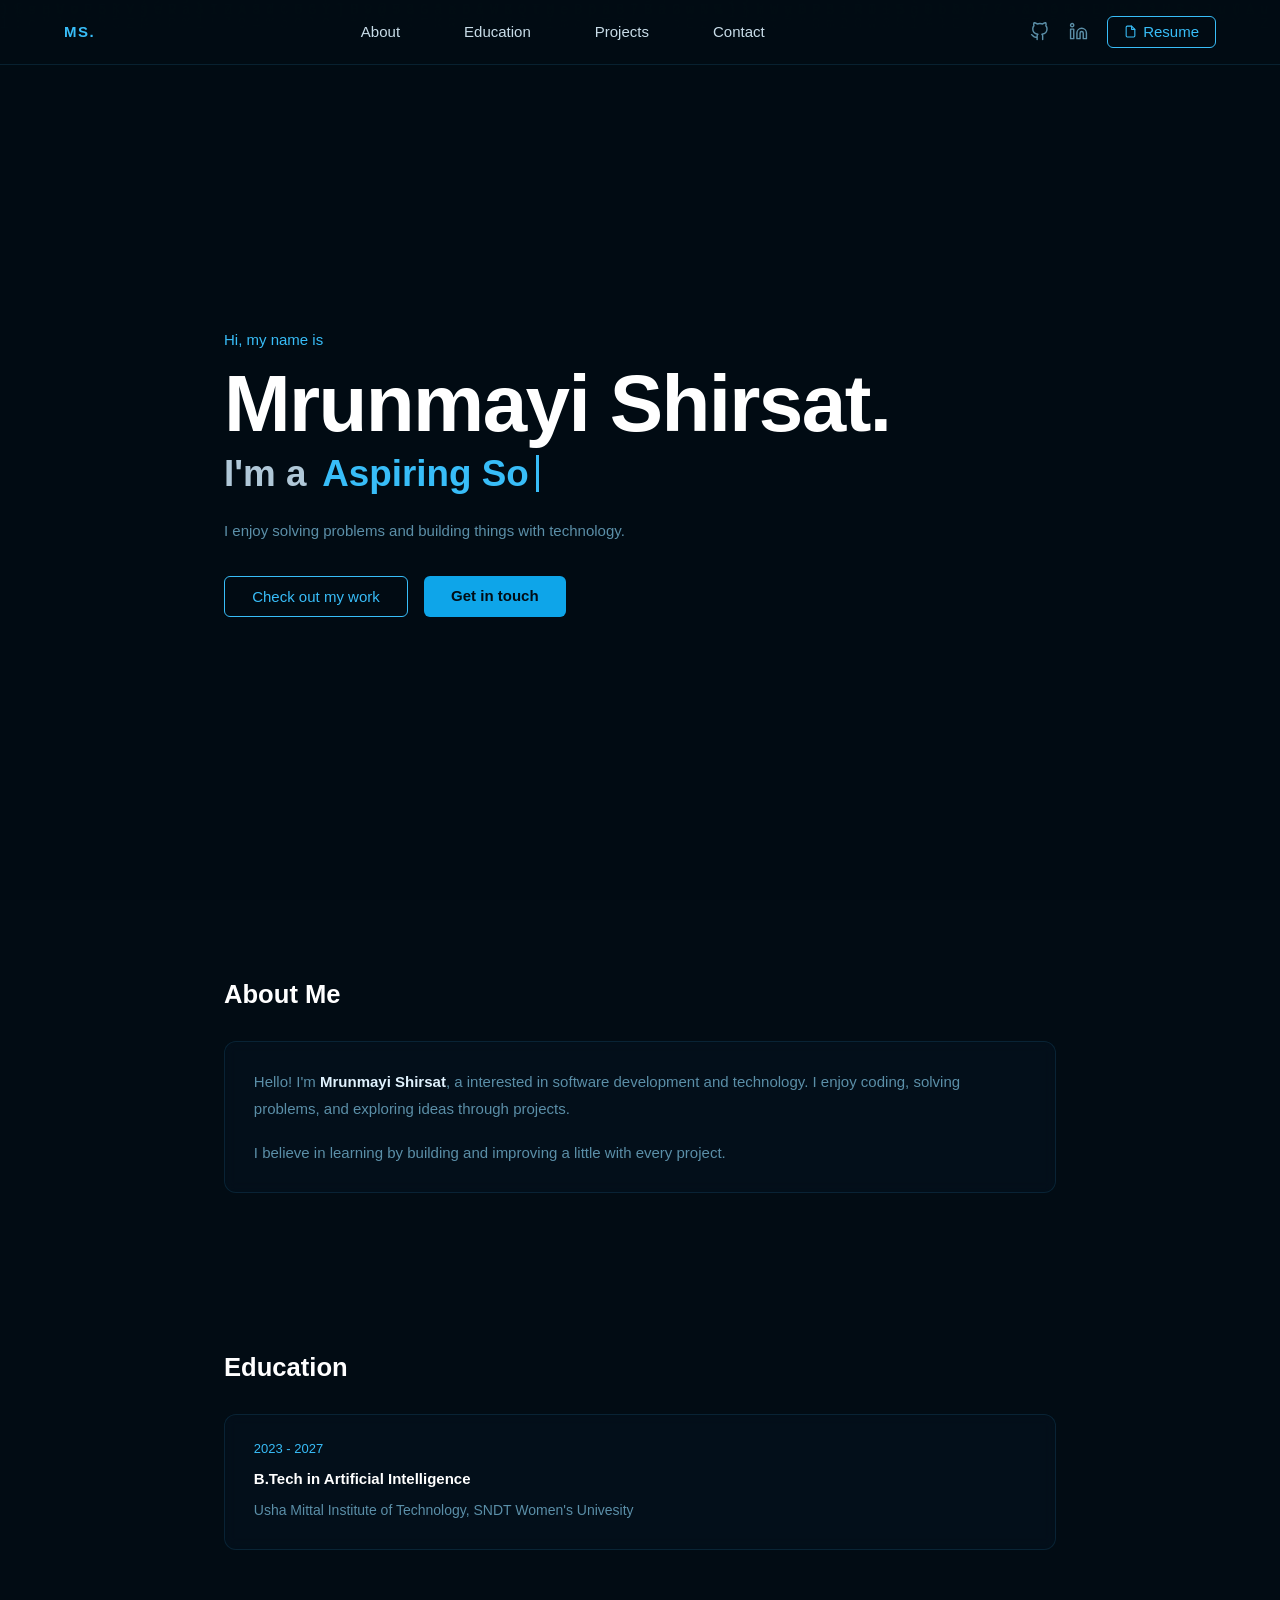
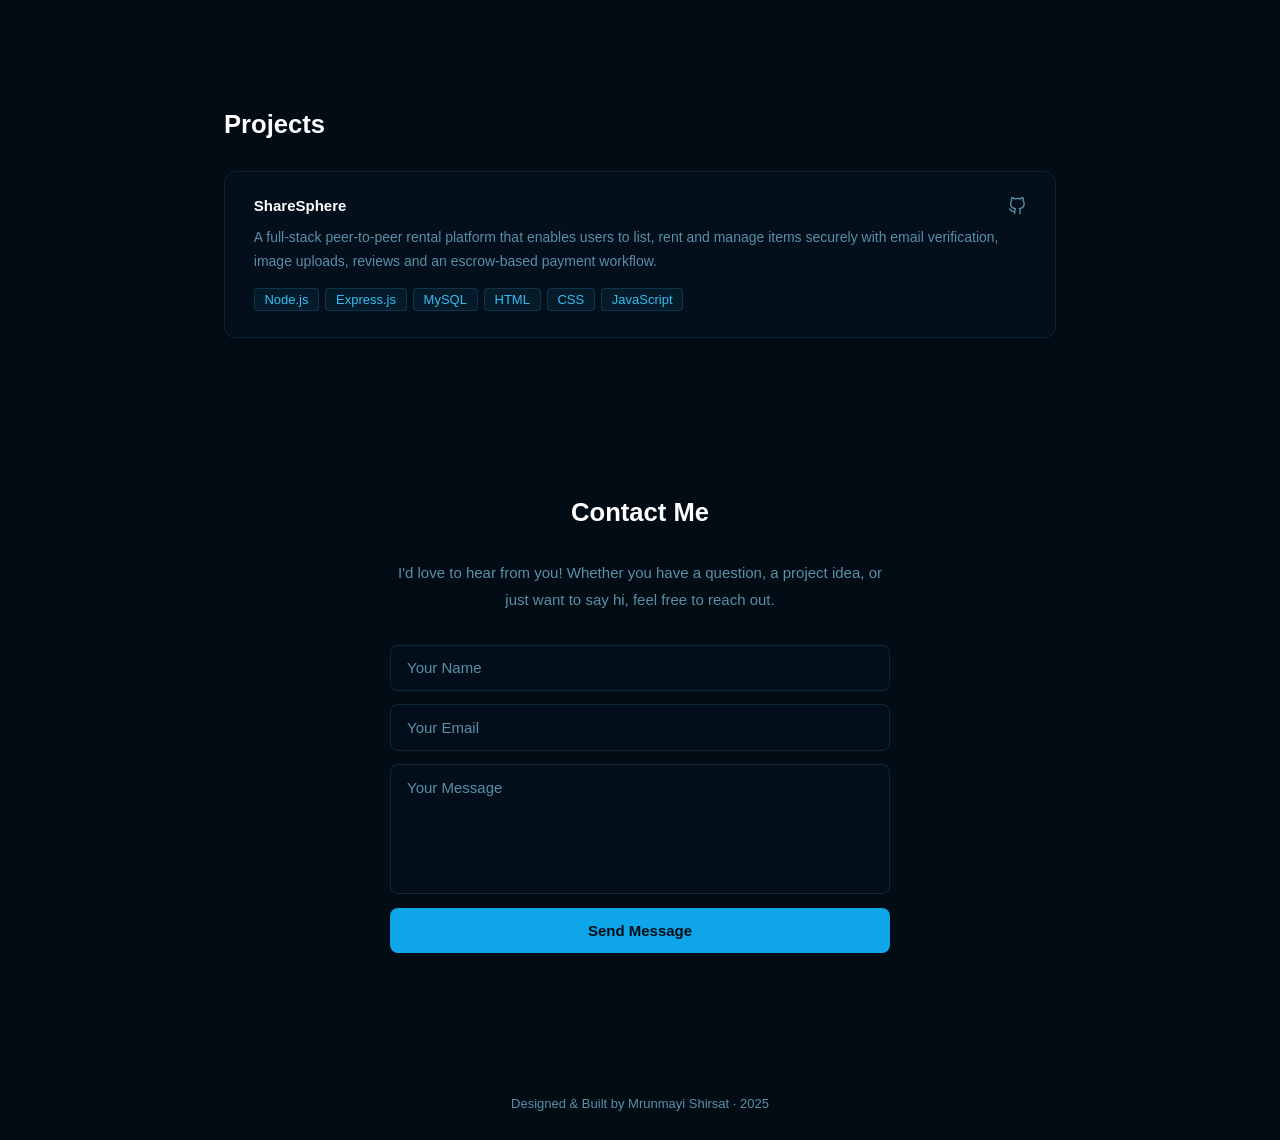
==== commit 72b7078c: "Link resume button to PDF" ====
--- a/index.html
+++ b/index.html
@@ -25,14 +25,12 @@
       overflow-x: hidden;
     }
 
-    /* ── MATRIX ── */
     #code-canvas {
       position: fixed; inset: 0;
       z-index: 0; opacity: 0.07;
       pointer-events: none;
     }
 
-    /* ── NAV ── */
     nav {
       position: fixed; top: 0; left: 0; right: 0; z-index: 100;
       display: flex; align-items: center; justify-content: space-between;
@@ -76,14 +74,12 @@
     }
     .nav-resume:hover { background: rgba(56,189,248,0.1); }
 
-    /* ── WRAP ── */
     .wrap {
       max-width: 960px;
       margin: 0 auto;
       padding: 0 4rem;
     }
 
-    /* ── HERO ── */
     #hero {
       min-height: 100vh;
       display: flex; flex-direction: column;
@@ -139,11 +135,9 @@
       font-size: 15px; font-weight: 600;
       text-decoration: none; border: none;
       transition: background .2s;
-      
     }
     .btn-solid:hover { background: #0369a1; }
 
-    /* ── SECTIONS ── */
     section.main-sec {
       padding: 5rem 0;
       position: relative; z-index: 1;
@@ -161,10 +155,8 @@
       margin-right: .35rem;
     }
 
-    /* contact centered heading */
     #contact .sec-heading { text-align: center; }
 
-    /* ── CARD ── */
     .card {
       background: rgba(4,18,32,0.5);
       border: 1px solid rgba(56,189,248,0.12);
@@ -184,7 +176,6 @@
   transform: none;
 }
 
-    /* ── ABOUT ── */
     #about .card p {
       color: var(--muted); line-height: 1.85;
       margin-bottom: 1rem; text-align: left;
@@ -192,7 +183,6 @@
     #about .card p:last-child { margin-bottom: 0; }
     #about .card p strong { color: var(--text); font-weight: 600; }
 
-    /* ── EDUCATION ── */
     .edu-grid {
       display: grid;
       grid-template-columns: repeat(auto-fit, minmax(250px, 1fr));
@@ -204,7 +194,6 @@
 .edu-school { color: var(--muted); font-size: 14px; line-height: 1.7; }
     .edu-note { color: var(--muted); font-size: 13px; margin-top: .4rem; line-height: 1.6; }
 
-    /* ── SKILLS ── */
     .skills-grid {
       display: grid;
       grid-template-columns: repeat(auto-fit, minmax(220px, 1fr));
@@ -222,7 +211,6 @@
     }
     .skill-tag:hover { background: rgba(56,189,248,0.18); }
 
-    /* ── PROJECTS ── */
     .project-grid {
       display: grid;
       grid-template-columns: repeat(auto-fit, minmax(270px, 1fr));
@@ -250,19 +238,6 @@
       border-radius: 4px; padding: .18rem .6rem;
     }
 
-    /* ── ACHIEVEMENTS ──
-    .ach-grid {
-      display: grid;
-      grid-template-columns: repeat(auto-fit, minmax(240px, 1fr));
-      gap: 1.2rem;
-    }
-    .ach-entry { text-align: left; }
-    .ach-icon { font-size: 1.4rem; margin-bottom: .5rem; }
-    .ach-title { font-weight: 700; color: #fff; margin-bottom: .4rem; }
-    .ach-desc { color: var(--muted); line-height: 1.7; font-size: 14px; }
-    */
-
-    /* ── CONTACT ── */
     #contact .contact-inner {
       max-width: 500px; margin: 0 auto; text-align: center;
     }
@@ -291,7 +266,6 @@
       font-family: Arial, sans-serif; font-size: 15px; font-weight: 700;
       border: none; border-radius: 8px; cursor: pointer;
       transition: background .2s;
-      
     }
     .contact-submit:hover { background: #055986; }
     .contact-submit:disabled { opacity: .6; cursor: not-allowed; }
@@ -301,7 +275,6 @@
     .contact-status.success { color: #4ade80; }
     .contact-status.error { color: #f87171; }
 
-    /* ── FOOTER ── */
     footer {
       padding: 1.8rem; text-align: center;
       font-size: 13px; color: var(--muted);
@@ -314,7 +287,6 @@
     }
     @keyframes blink { 0%,100%{opacity:1} 50%{opacity:0} }
 
-    /* ── HAMBURGER ── */
     .hamburger {
       display: none; flex-direction: column; justify-content: center;
       gap: 5px; cursor: pointer; padding: 4px; z-index: 200;
@@ -329,7 +301,6 @@
     .hamburger.open span:nth-child(2) { opacity: 0; }
     .hamburger.open span:nth-child(3) { transform: translateY(-7px) rotate(-45deg); }
 
-    /* mobile dropdown */
     .mobile-menu {
       display: none;
       position: fixed; top: 56px; left: 0; right: 0;
@@ -348,7 +319,6 @@
     .mobile-menu a:last-child { border-bottom: none; }
     .mobile-menu a:hover { color: var(--sky); background: rgba(56,189,248,0.05); }
 
-    /* ── TABLET (768px) ── */
     @media (max-width: 900px) {
       nav { padding: 1rem 2rem; }
       .nav-links { gap: 1.2rem; }
@@ -362,12 +332,11 @@
       .ach-grid { grid-template-columns: repeat(auto-fit, minmax(200px, 1fr)); }
     }
 
-    /* ── MOBILE (600px) ── */
     @media (max-width: 600px) {
       nav { padding: .85rem 1.2rem; }
       .nav-links { display: none !important; }
       .nav-right { gap: .7rem; }
-      .nav-icon { display: none; }   /* hide social icons on mobile, keep resume */
+      .nav-icon { display: none; }
       .hamburger { display: flex; }
 
       #hero {
@@ -388,7 +357,6 @@
       .sec-title { font-size: 1.3rem; }
 
       .edu-grid { grid-template-columns: 1fr; }
-      /* .skills-grid { grid-template-columns: 1fr 1fr; } */
       .project-grid { grid-template-columns: 1fr; }
       .ach-grid { grid-template-columns: 1fr 1fr; }
 
@@ -397,9 +365,7 @@
       #contact .contact-inner { max-width: 100%; }
     }
 
-    /* ── VERY SMALL (380px) ── */
     @media (max-width: 380px) {
-      /* .skills-grid { grid-template-columns: 1fr; } */
       .ach-grid { grid-template-columns: 1fr; }
       .hero-name { font-size: 2rem; }
     }
@@ -414,9 +380,7 @@
   <ul class="nav-links">
     <li><a href="#about">About</a></li>
     <li><a href="#education">Education</a></li>
-    <!-- <li><a href="#skills">Skills</a></li> -->
     <li><a href="#projects">Projects</a></li>
-    <!-- <li><a href="#achievements">Achievements</a></li> -->
     <li><a href="#contact">Contact</a></li>
   </ul>
   <div class="nav-right">
@@ -434,12 +398,7 @@
         <rect x="2" y="9" width="4" height="12"/><circle cx="4" cy="4" r="2"/>
       </svg>
     </a>
-    <!-- <a href="https://leetcode.com/u/MrunmayiRS/" target="_blank" rel="noopener noreferrer" class="nav-icon" title="LeetCode">
-      <svg viewBox="0 0 24 24" fill="currentColor" width="19" height="19">
-        <path d="M13.483 0a1.374 1.374 0 0 0-.961.438L7.116 6.226l-3.854 4.126a5.266 5.266 0 0 0-1.209 2.104 5.35 5.35 0 0 0-.125.513 5.527 5.527 0 0 0 .062 2.362 5.83 5.83 0 0 0 .349 1.017 5.938 5.938 0 0 0 1.271 1.818l4.277 4.193.039.038c2.248 2.165 5.852 2.133 8.063-.074l2.396-2.392c.54-.54.54-1.414.003-1.955a1.378 1.378 0 0 0-1.951-.003l-2.396 2.392a3.021 3.021 0 0 1-4.205.038l-.02-.019-4.276-4.193c-.652-.64-.972-1.469-.948-2.263a2.68 2.68 0 0 1 .066-.523 2.545 2.545 0 0 1 .619-1.164L9.13 8.114c1.058-1.134 3.204-1.27 4.43-.278l3.501 2.831c.593.48 1.461.387 1.94-.207a1.384 1.384 0 0 0-.207-1.943l-3.5-2.831c-.8-.647-1.766-1.045-2.774-1.202l2.015-2.158A1.384 1.384 0 0 0 13.483 0zm-2.866 12.815a1.38 1.38 0 0 0-1.38 1.382 1.38 1.38 0 0 0 1.38 1.382H20.79a1.38 1.38 0 0 0 1.38-1.382 1.38 1.38 0 0 0-1.38-1.382z"/>
-      </svg>
-    </a> -->
-    <a href="#" class="nav-resume">
+    <a href="Mrunmayi_Shirsat.pdf" target="_blank" class="nav-resume">
       <svg width="13" height="13" viewBox="0 0 24 24" fill="none" stroke="currentColor" stroke-width="2" stroke-linecap="round" stroke-linejoin="round">
         <path d="M14 2H6a2 2 0 00-2 2v16a2 2 0 002 2h12a2 2 0 002-2V8z"/>
         <polyline points="14 2 14 8 20 8"/>
@@ -449,7 +408,6 @@
   </div>
 </nav>
 
-<!-- HERO -->
 <section id="hero">
   <p class="hero-greeting">Hi, my name is</p>
   <h1 class="hero-name">Mrunmayi Shirsat.</h1>
@@ -467,7 +425,6 @@
   </div>
 </section>
 
-<!-- ABOUT -->
 <section id="about" class="main-sec">
   <div class="wrap">
     <div class="sec-heading"><span class="sec-title">About Me</span></div>
@@ -477,7 +434,6 @@
   </div>
 </section>
 
-<!-- EDUCATION -->
 <section id="education" class="main-sec">
   <div class="wrap">
     <div class="sec-heading"><span class="sec-title">Education</span></div>
@@ -492,58 +448,6 @@
   </div>
 </section>  
 
-<!-- SKILLS
-<section id="skills" class="main-sec">
-  <div class="wrap">
-    <div class="sec-heading"><span class="sec-title">Skills</span></div>
-    <div class="skills-grid">
-      <div class="card skill-card">
-        <div class="skill-label">Languages</div>
-        <div class="skill-tags">
-          <span class="skill-tag">JavaScript</span><span class="skill-tag">Python</span>
-          <span class="skill-tag">Java</span><span class="skill-tag">C++</span><span class="skill-tag">TypeScript</span>
-        </div>
-      </div>
-      <div class="card skill-card">
-        <div class="skill-label">Frontend</div>
-        <div class="skill-tags">
-          <span class="skill-tag">React.js</span><span class="skill-tag">HTML / CSS</span>
-          <span class="skill-tag">Next.js</span><span class="skill-tag">Tailwind CSS</span>
-        </div>
-      </div>
-      <div class="card skill-card">
-        <div class="skill-label">Backend</div>
-        <div class="skill-tags">
-          <span class="skill-tag">Node.js</span><span class="skill-tag">Express.js</span>
-          <span class="skill-tag">Django</span><span class="skill-tag">REST APIs</span>
-        </div>
-      </div>
-      <div class="card skill-card">
-        <div class="skill-label">Database</div>
-        <div class="skill-tags">
-          <span class="skill-tag">MongoDB</span><span class="skill-tag">PostgreSQL</span>
-          <span class="skill-tag">MySQL</span><span class="skill-tag">Firebase</span>
-        </div>
-      </div>
-      <div class="card skill-card">
-        <div class="skill-label">Tools</div>
-        <div class="skill-tags">
-          <span class="skill-tag">Git</span><span class="skill-tag">GitHub</span>
-          <span class="skill-tag">Docker</span><span class="skill-tag">Linux</span><span class="skill-tag">Figma</span>
-        </div>
-      </div>
-      <div class="card skill-card">
-        <div class="skill-label">Concepts</div>
-        <div class="skill-tags">
-          <span class="skill-tag">DSA</span><span class="skill-tag">OOP</span>
-          <span class="skill-tag">System Design</span><span class="skill-tag">Agile</span>
-        </div>
-      </div>
-    </div>
-  </div>
-</section> -->
-
-<!-- PROJECTS -->
 <section id="projects" class="main-sec">
   <div class="wrap">
     <div class="sec-heading"><span class="sec-title">Projects</span></div>
@@ -558,61 +462,10 @@
         <p class="project-desc">A full-stack peer-to-peer rental platform that enables users to list, rent and manage items securely with email verification, image uploads, reviews and an escrow-based payment workflow.</p>
         <div class="project-tech"><span>Node.js</span><span>Express.js</span><span>MySQL</span><span>HTML</span><span>CSS</span><span>JavaScript</span></div>
       </div>
-      <!-- <div class="card project-entry">
-        <div class="project-header">
-          <div class="project-name">AI Chat Assistant</div>
-          <a href="https://github.com/" target="_blank" class="project-gh" title="View on GitHub">
-            <svg viewBox="0 0 24 24" fill="none" stroke="currentColor" stroke-width="1.8" stroke-linecap="round" stroke-linejoin="round"><path d="M9 19c-5 1.5-5-2.5-7-3m14 6v-3.87a3.37 3.37 0 00-.94-2.61c3.14-.35 6.44-1.54 6.44-7A5.44 5.44 0 0020 4.77 5.07 5.07 0 0019.91 1S18.73.65 16 2.48a13.38 13.38 0 00-7 0C6.27.65 5.09 1 5.09 1A5.07 5.07 0 005 4.77a5.44 5.44 0 00-1.5 3.78c0 5.42 3.3 6.61 6.44 7A3.37 3.37 0 009 18.13V22"/></svg>
-          </a>
-        </div>
-        <p class="project-desc">A cross-platform chat application with real-time AI responses powered by the OpenAI API, featuring persistent chat history and markdown rendering.</p>
-        <div class="project-tech"><span>Next.js</span><span>OpenAI API</span><span>Tailwind CSS</span><span>TypeScript</span></div>
-      </div>
-      <div class="card project-entry">
-        <div class="project-header">
-          <div class="project-name">Data Dashboard</div>
-          <a href="https://github.com/" target="_blank" class="project-gh" title="View on GitHub">
-            <svg viewBox="0 0 24 24" fill="none" stroke="currentColor" stroke-width="1.8" stroke-linecap="round" stroke-linejoin="round"><path d="M9 19c-5 1.5-5-2.5-7-3m14 6v-3.87a3.37 3.37 0 00-.94-2.61c3.14-.35 6.44-1.54 6.44-7A5.44 5.44 0 0020 4.77 5.07 5.07 0 0019.91 1S18.73.65 16 2.48a13.38 13.38 0 00-7 0C6.27.65 5.09 1 5.09 1A5.07 5.07 0 005 4.77a5.44 5.44 0 00-1.5 3.78c0 5.42 3.3 6.61 6.44 7A3.37 3.37 0 009 18.13V22"/></svg>
-          </a>
-        </div>
-        <p class="project-desc">An interactive analytics dashboard visualizing real-time data with filterable charts, exportable reports, and role-based access control.</p>
-        <div class="project-tech"><span>Python</span><span>Django</span><span>PostgreSQL</span><span>Chart.js</span></div>
-      </div> -->
     </div>
   </div>
 </section>
 
-<!-- ACHIEVEMENTS
-<section id="achievements" class="main-sec">
-  <div class="wrap">
-    <div class="sec-heading"><span class="sec-title">Achievements</span></div>
-    <div class="ach-grid">
-      <div class="card ach-entry">
-        <div class="ach-icon">🏆</div>
-        <div class="ach-title">Competitive Programming</div>
-        <div class="ach-desc">Solved 300+ problems on LeetCode and CodeChef. Achieved 3-star rating. Participated in ICPC regionals.</div>
-      </div>
-      <div class="card ach-entry">
-        <div class="ach-icon">📜</div>
-        <div class="ach-title">Certifications</div>
-        <div class="ach-desc">AWS Cloud Practitioner, Meta Front-End Developer Certificate, Google Data Analytics Professional Certificate.</div>
-      </div>
-      <div class="card ach-entry">
-        <div class="ach-icon">🎓</div>
-        <div class="ach-title">Academic Excellence</div>
-        <div class="ach-desc">8.1 GPA in B.Tech. Top 10 department rank. Merit scholarship for 3 consecutive semesters.</div>
-      </div>
-      <div class="card ach-entry">
-        <div class="ach-icon">🚀</div>
-        <div class="ach-title">Hackathons</div>
-        <div class="ach-desc">Top 10 finalist at Smart India Hackathon 2024. Winner of college-level project expo two years in a row.</div>
-      </div>
-    </div>
-  </div>
-</section>
--->
-
-<!-- CONTACT -->
 <section id="contact" class="main-sec">
   <div class="wrap">
     <div class="sec-heading"><span class="sec-title">Contact Me</span></div>
@@ -632,7 +485,6 @@
 <footer>Designed &amp; Built by Mrunmayi Shirsat · 2025</footer>
 
 <script>
-  /* ── MATRIX ── */
   const canvas = document.getElementById('code-canvas');
   const ctx = canvas.getContext('2d');
   let cols = [], fontSize = 14;
@@ -661,8 +513,7 @@
   }
   drawMatrix();
 
-  /* ── TYPEWRITER ── */
-  const words = ['Aspiring Software Engineer',/*'Aspiring Full-Stack Developer',*/'Tech Enthusiast','Problem Solver'];
+  const words = ['Aspiring Software Engineer','Tech Enthusiast','Problem Solver'];
   let wi=0, ci=0, deleting=false;
   const twEl = document.getElementById('typewriter-text');
   function type() {
@@ -678,7 +529,6 @@
   }
   setTimeout(type, 1000);
 
-  /* ── REVEAL ── */
   const obs = new IntersectionObserver(entries => {
     entries.forEach((e, i) => {
       if (e.isIntersecting) setTimeout(() => e.target.classList.add('visible'), i * 80);
@@ -686,13 +536,11 @@
   }, { threshold: 0.1 });
   document.querySelectorAll('.card').forEach(el => obs.observe(el));
 
-  /* ── NAV ── */
   const nav = document.querySelector('nav');
   window.addEventListener('scroll', () => {
     nav.style.padding = scrollY > 60 ? '0.6rem 4rem' : '1rem 4rem';
   });
 
-  /* ── CONTACT FORM (Formspree AJAX submit) ── */
   const contactForm = document.getElementById('contact-form');
   const contactStatus = document.getElementById('contact-status');
   contactForm.addEventListener('submit', async function (e) {
@@ -737,11 +585,10 @@
     }
   });
 
-  /* stagger */
   document.querySelectorAll('.skills-grid .card').forEach((c,i) => c.style.transitionDelay = `${i*0.06}s`);
   document.querySelectorAll('.project-grid .card').forEach((c,i) => c.style.transitionDelay = `${i*0.1}s`);
   document.querySelectorAll('.edu-grid .card').forEach((c,i) => c.style.transitionDelay = `${i*0.08}s`);
   document.querySelectorAll('.ach-grid .card').forEach((c,i) => c.style.transitionDelay = `${i*0.08}s`);
 </script>
 </body>
-</html>
+</html>
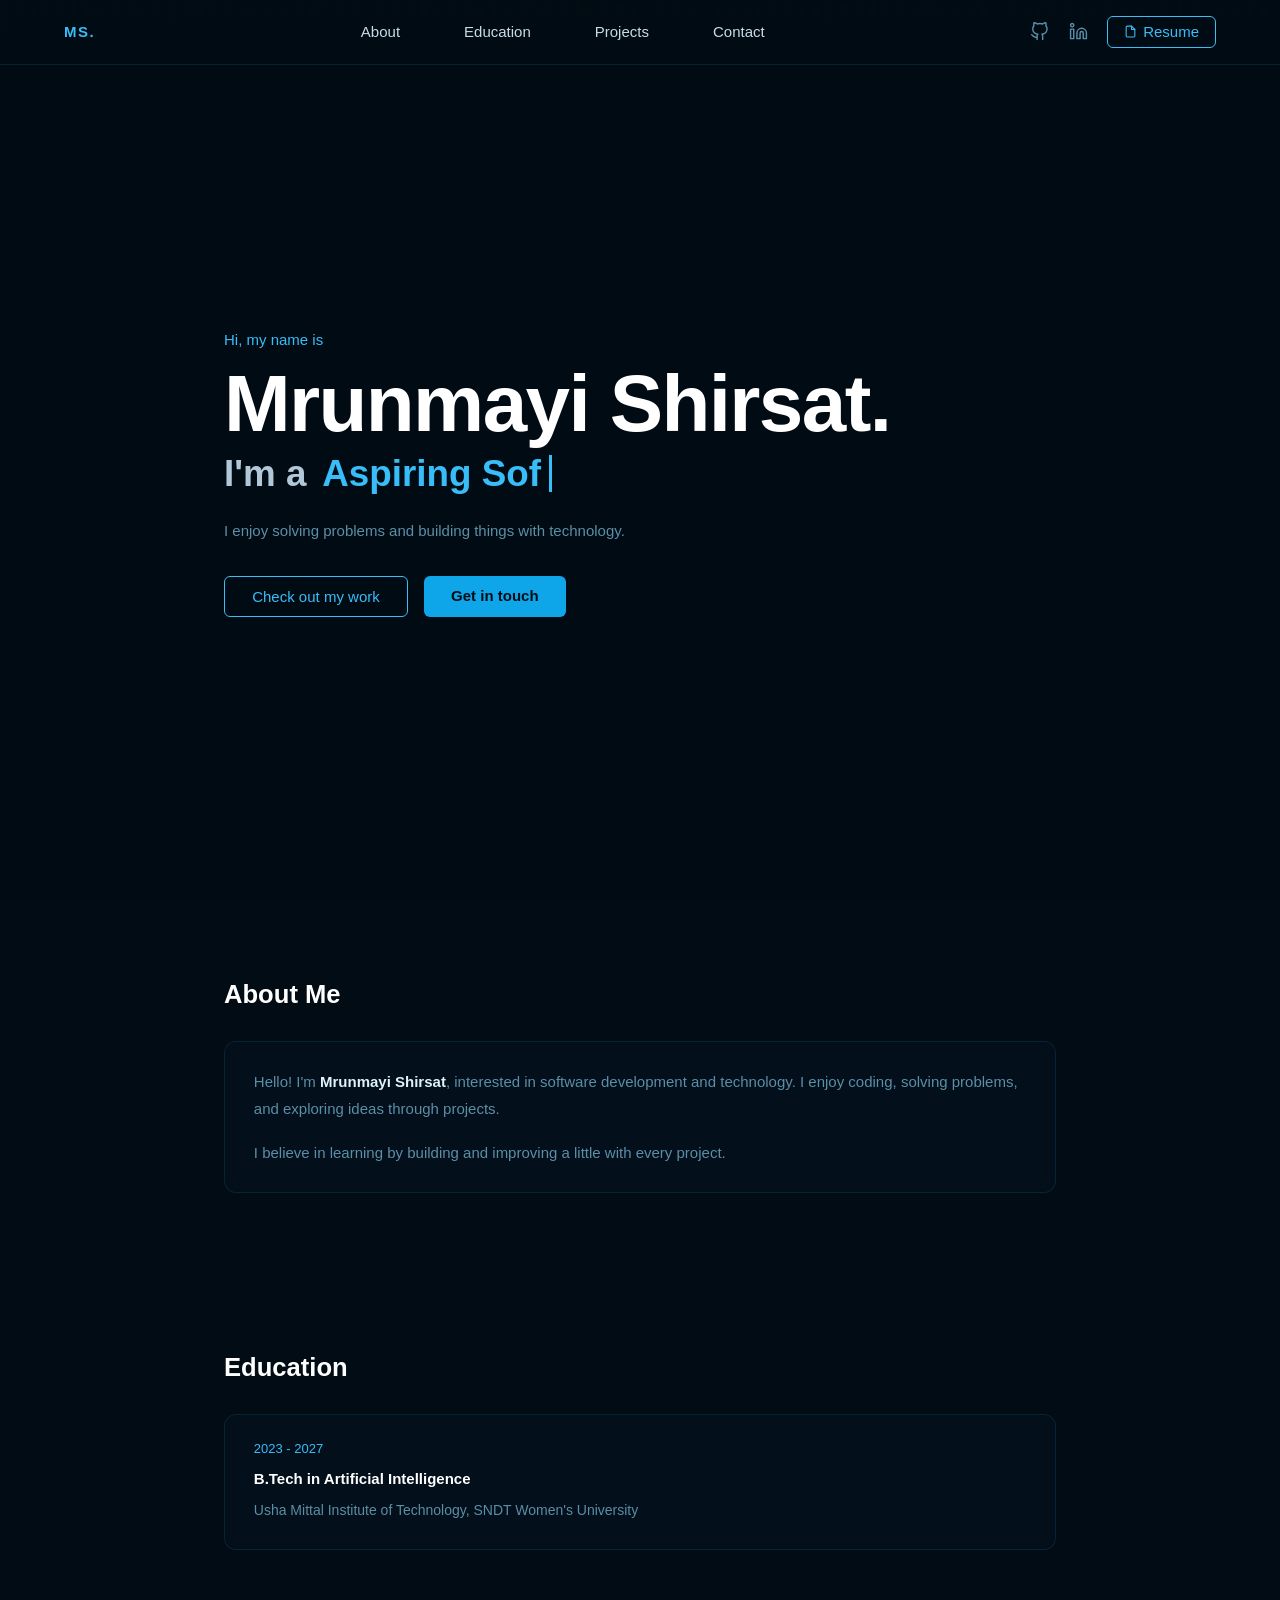
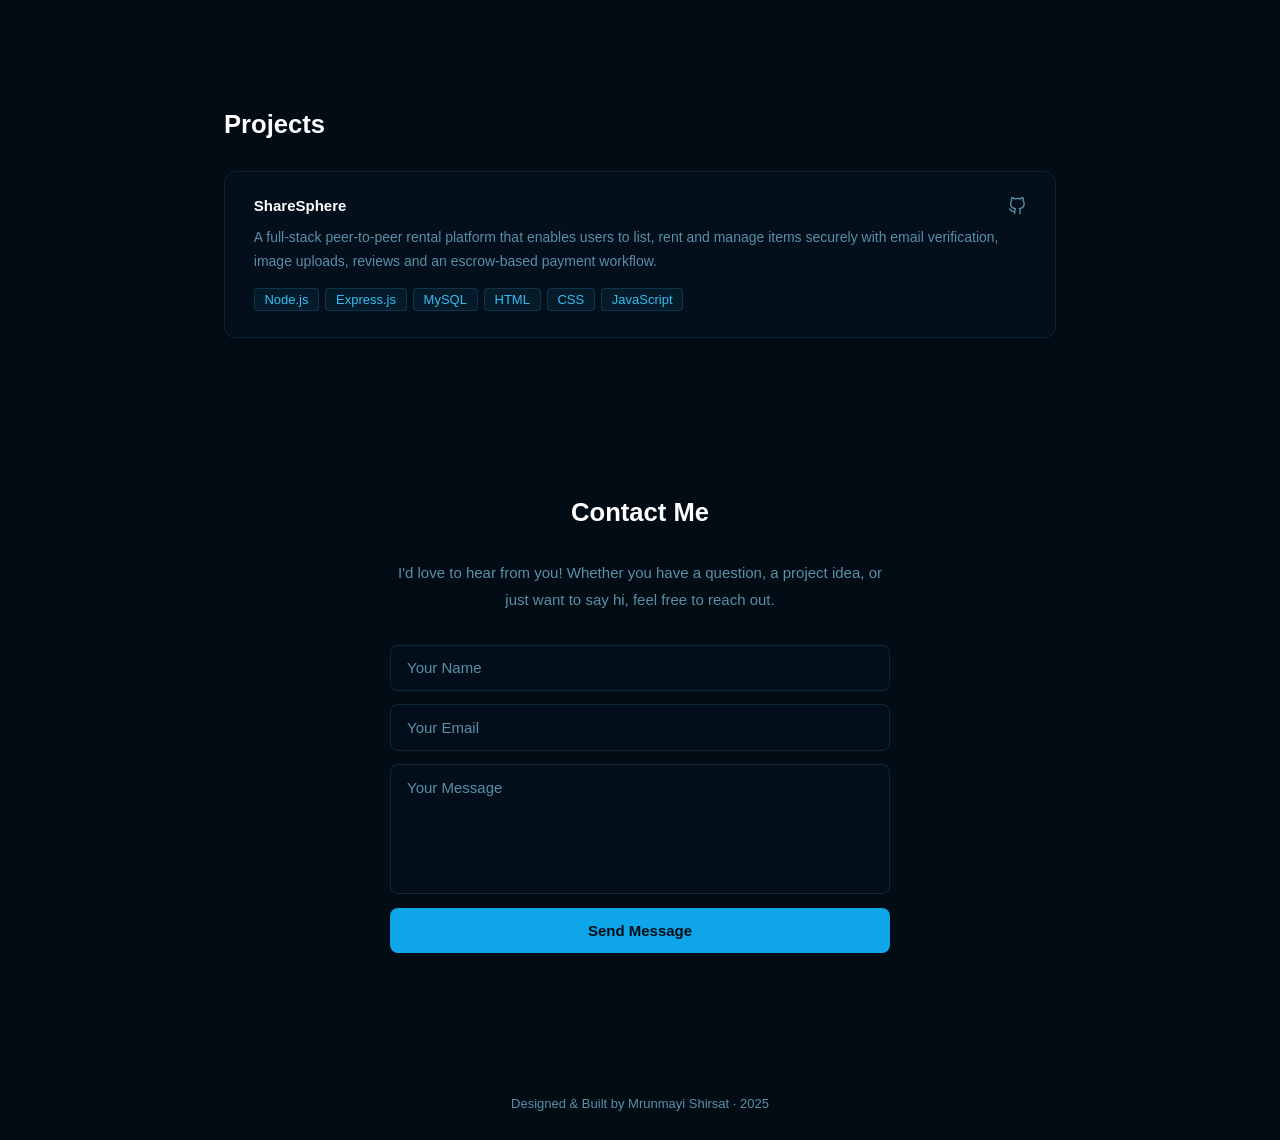
==== commit dfdb8d00: "Fix typos in About Me section and education details" ====
--- a/index.html
+++ b/index.html
@@ -429,7 +429,7 @@
   <div class="wrap">
     <div class="sec-heading"><span class="sec-title">About Me</span></div>
     <div class="card">
-      <p>Hello! I'm <strong>Mrunmayi Shirsat</strong>, a interested in software development and technology. I enjoy coding, solving problems, and exploring ideas through projects.</p>
+      <p>Hello! I'm <strong>Mrunmayi Shirsat</strong>, interested in software development and technology. I enjoy coding, solving problems, and exploring ideas through projects.</p>
       <p>I believe in learning by building and improving a little with every project. </p>
   </div>
 </section>
@@ -441,7 +441,7 @@
       <div class="card edu-entry">
         <div class="edu-year">2023 - 2027</div>
         <div class="edu-degree">B.Tech in Artificial Intelligence </div>
-        <div class="edu-school">Usha Mittal Institute of Technology, SNDT Women's Univesity</div>
+        <div class="edu-school">Usha Mittal Institute of Technology, SNDT Women's University</div>
   
       </div>
       
@@ -591,4 +591,4 @@
   document.querySelectorAll('.ach-grid .card').forEach((c,i) => c.style.transitionDelay = `${i*0.08}s`);
 </script>
 </body>
-</html>+</html>
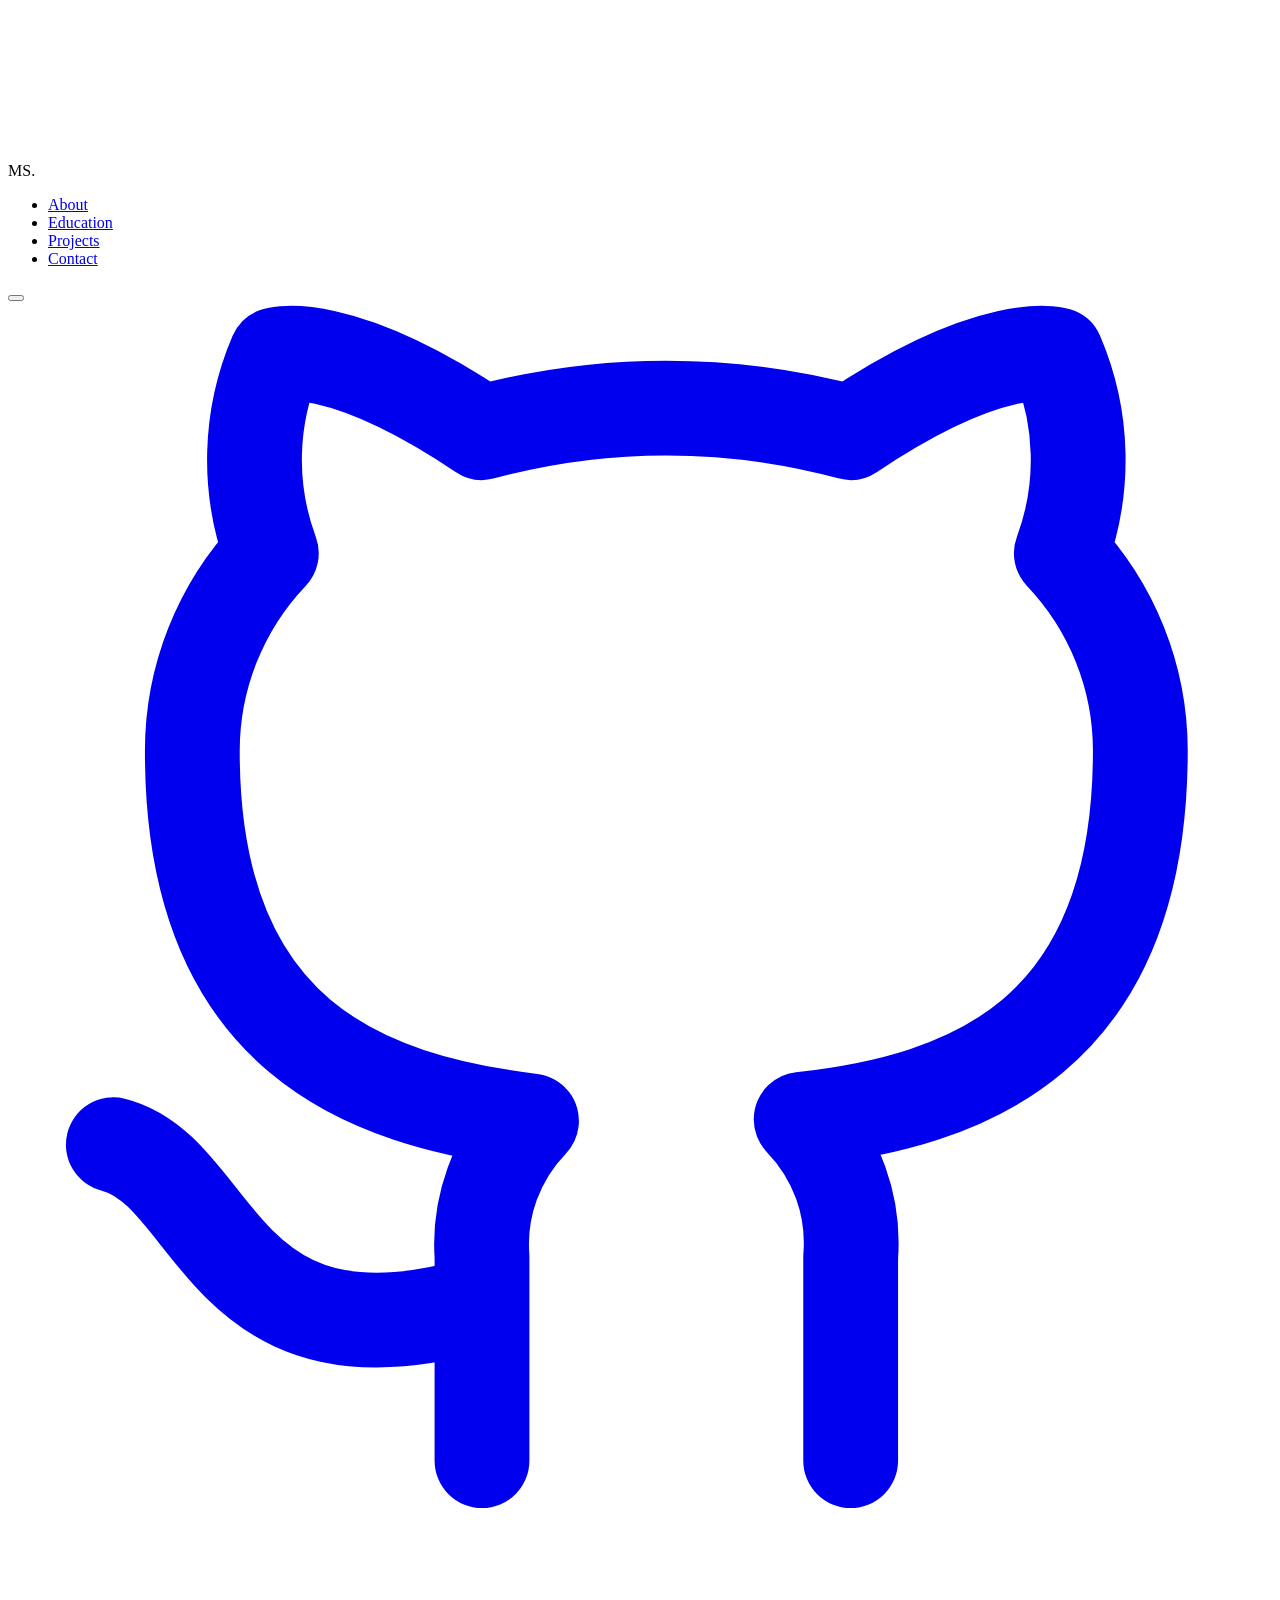
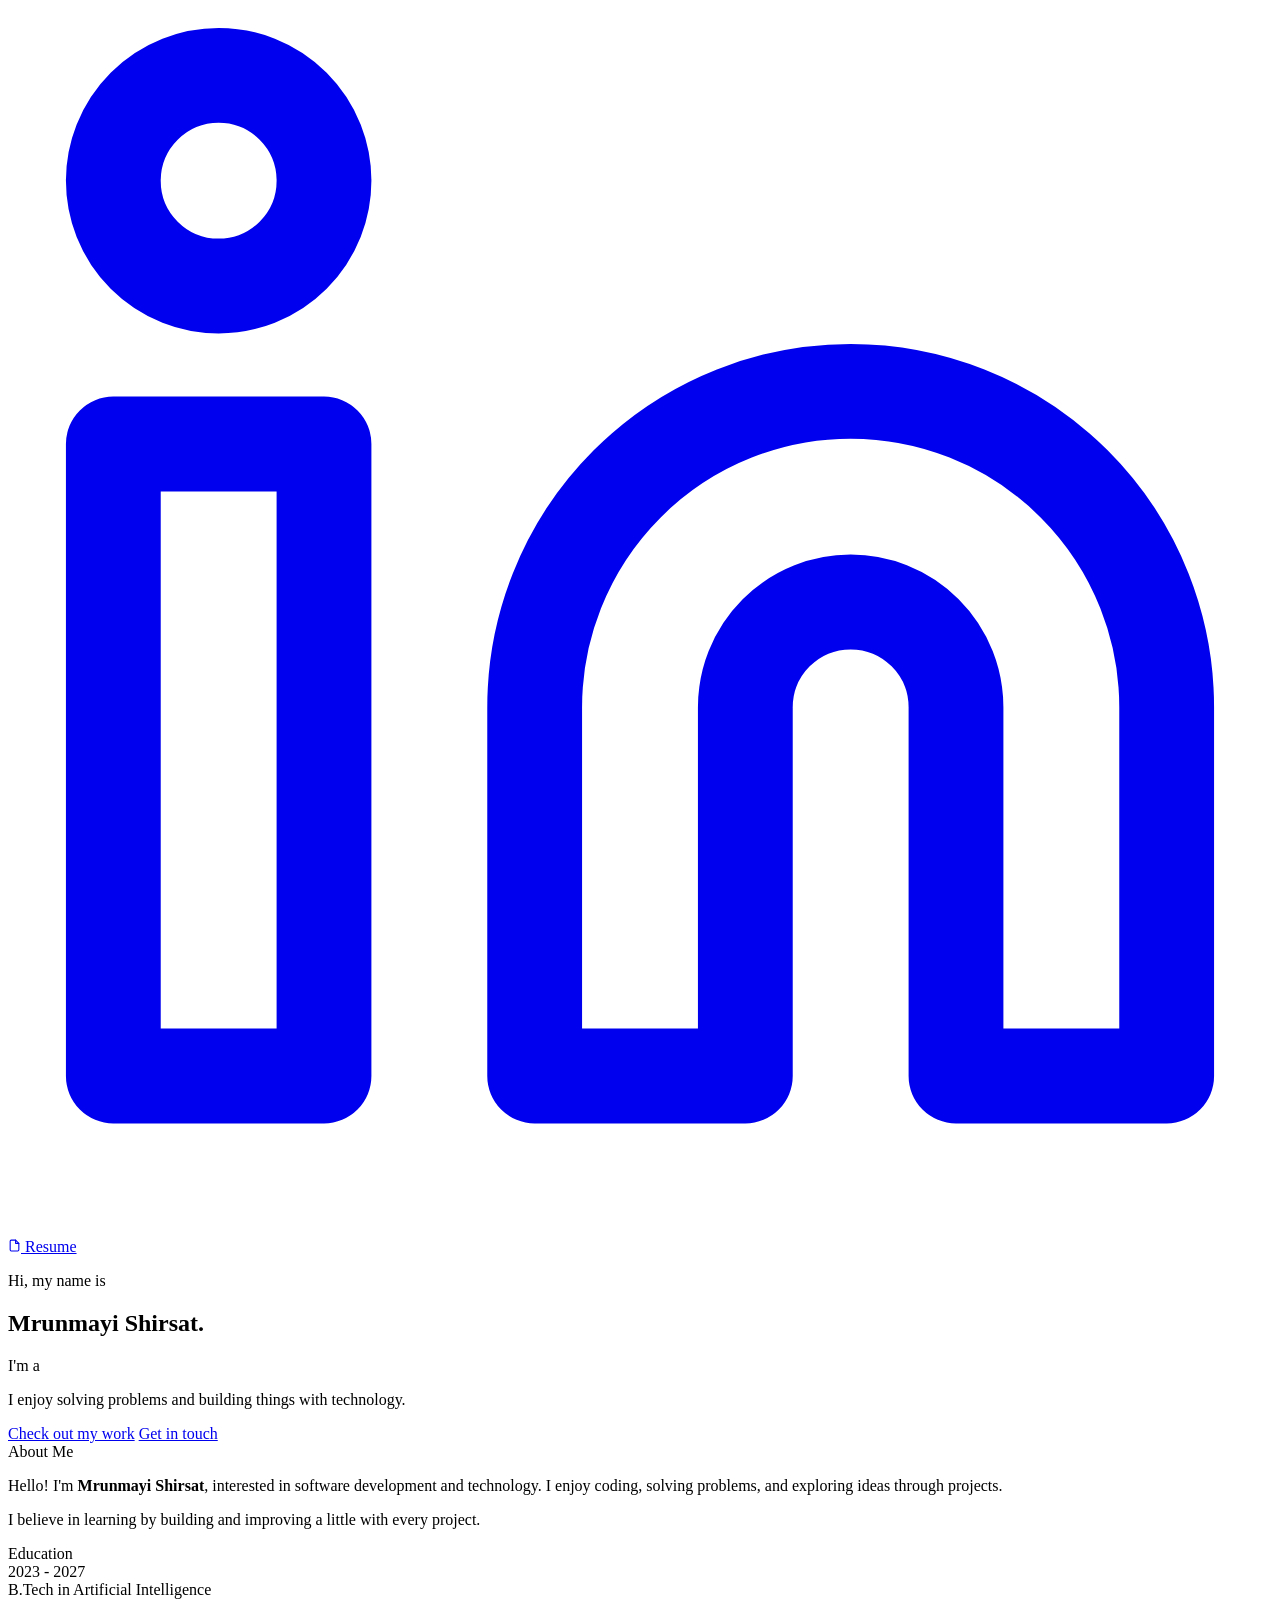
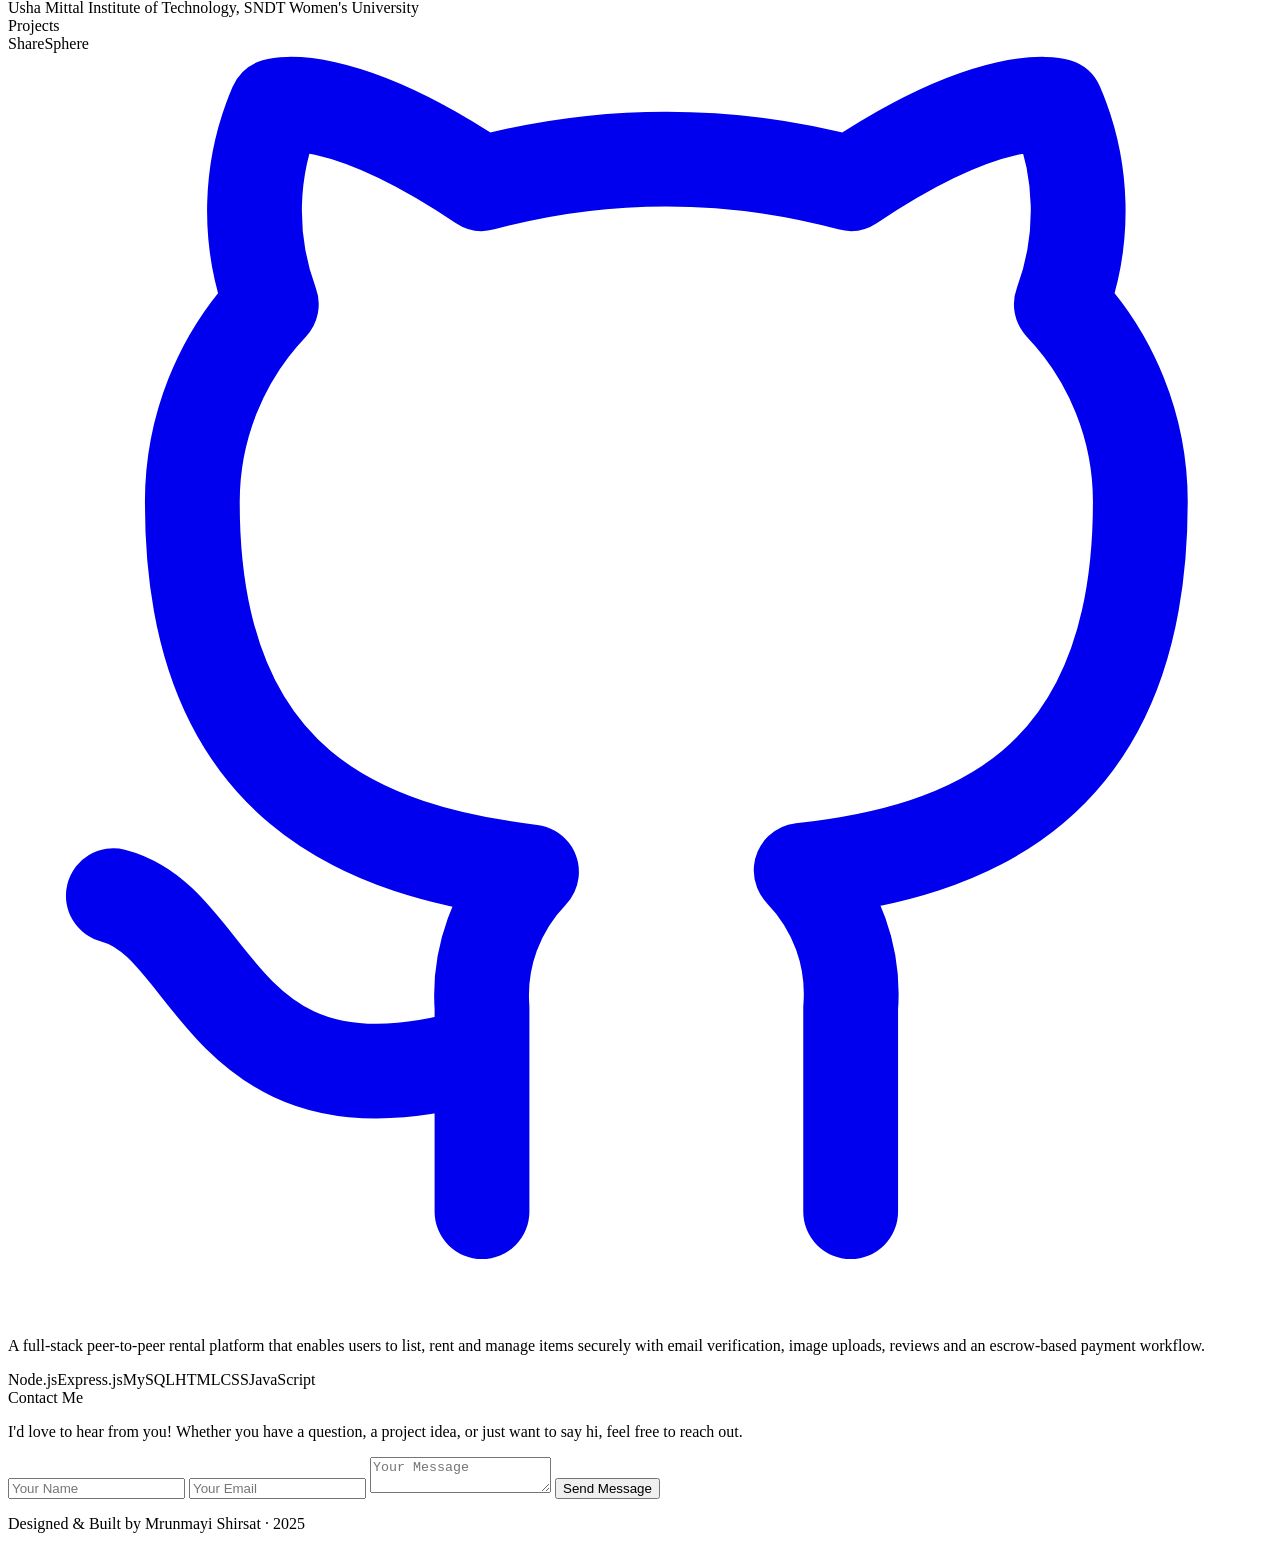
==== commit c1405b51: "Refactor styles by linking to external stylesheet Removed inline CSS styles and added a link to an e" ====
--- a/index.html
+++ b/index.html
@@ -4,372 +4,7 @@
   <meta charset="UTF-8" />
   <meta name="viewport" content="width=device-width, initial-scale=1.0"/>
   <title>Mrunmayi Shirsat</title>
-  <style>
-    *, *::before, *::after { box-sizing: border-box; margin: 0; padding: 0; }
-
-    :root {
-      --bg:   #020c14;
-      --sky:  #38bdf8;
-      --sky2: #0ea5e9;
-      --text: #e0f2fe;
-      --muted:#5b8fa8;
-    }
-
-    html { scroll-behavior: smooth; }
-
-    body {
-      font-family: Arial, sans-serif;
-      font-size: 15px;
-      background: var(--bg);
-      color: var(--text);
-      overflow-x: hidden;
-    }
-
-    #code-canvas {
-      position: fixed; inset: 0;
-      z-index: 0; opacity: 0.07;
-      pointer-events: none;
-    }
-
-    nav {
-      position: fixed; top: 0; left: 0; right: 0; z-index: 100;
-      display: flex; align-items: center; justify-content: space-between;
-      padding: 1rem 4rem;
-      background: rgba(2,12,20,0.92);
-      backdrop-filter: blur(16px);
-      border-bottom: 1px solid rgba(56,189,248,0.12);
-      transition: padding .3s;
-    }
-    .nav-logo {
-      font-size: 15px; font-weight: 700;
-      color: var(--sky); letter-spacing: .1em;
-      text-transform: uppercase;
-    }
-    .nav-links {
-      display: flex; align-items: center; gap: 4rem;
-      list-style: none;
-    }
-    .nav-links a {
-      font-size: 15px; color: #c8dce8;
-      text-decoration: none;
-      transition: color .2s;
-      white-space: nowrap;
-    }
-    .nav-links a:hover { color: var(--sky); }
-    .nav-right { display: flex; align-items: center; gap: 1.2rem; }
-    .nav-icon {
-      color: var(--muted); text-decoration: none;
-      display: flex; align-items: center;
-      transition: color .2s, transform .2s;
-    }
-    .nav-icon:hover { color: var(--sky); transform: translateY(-2px); }
-    .nav-icon svg { width: 19px; height: 19px; }
-    .nav-resume {
-      padding: .4rem 1rem; border-radius: 6px;
-      border: 1.5px solid var(--sky); color: var(--sky);
-      font-size: 15px;
-      text-decoration: none;
-      display: flex; align-items: center; gap: .4rem;
-      transition: background .2s;
-    }
-    .nav-resume:hover { background: rgba(56,189,248,0.1); }
-
-    .wrap {
-      max-width: 960px;
-      margin: 0 auto;
-      padding: 0 4rem;
-    }
-
-    #hero {
-      min-height: 100vh;
-      display: flex; flex-direction: column;
-      justify-content: center;
-      padding: 6rem 4rem 3rem;
-      max-width: 960px;
-      margin: 0 auto;
-      position: relative; z-index: 1;
-    }
-    .hero-greeting {
-      color: var(--sky); font-size: 15px;
-      margin-bottom: .9rem;
-      opacity: 0; animation: fadeUp .5s .1s forwards;
-    }
-    .hero-name {
-      font-size: clamp(2.4rem, 7vw, 5rem);
-      font-weight: 700; line-height: 1.05;
-      color: #fff; letter-spacing: -.02em;
-      opacity: 0; animation: fadeUp .6s .25s forwards;
-    }
-    .hero-typewriter {
-      font-size: clamp(1.3rem, 3.5vw, 2.3rem);
-      font-weight: 600; color: #b0c8d8; margin-top: .4rem;
-      display: flex; align-items: center; gap: .35rem; flex-wrap: wrap;
-      opacity: 0; animation: fadeUp .6s .4s forwards;
-    }
-    .hero-typewriter .dynamic { color: var(--sky); }
-    .cursor-blink {
-      display: inline-block; width: 3px; height: 1em;
-      background: var(--sky); margin-left: 2px;
-      animation: blink 1s step-end infinite;
-      vertical-align: middle;
-    }
-    .hero-desc {
-      margin-top: 1.4rem; max-width: 500px;
-      color: var(--muted); line-height: 1.8;
-      opacity: 0; animation: fadeUp .6s .55s forwards;
-    }
-    .hero-btns {
-      margin-top: 2rem; display: flex; gap: 1rem; flex-wrap: wrap;
-      opacity: 0; animation: fadeUp .6s .7s forwards;
-    }
-    .btn-outline {
-      padding: .7rem 1.7rem; border-radius: 6px;
-      border: 1.5px solid var(--sky); color: var(--sky);
-      font-size: 15px; text-decoration: none;
-      transition: background .2s;
-    }
-    .btn-outline:hover { background: rgba(56,189,248,0.08); }
-    .btn-solid {
-      padding: .7rem 1.7rem; border-radius: 6px;
-      background: var(--sky2); color: #020c14;
-      font-size: 15px; font-weight: 600;
-      text-decoration: none; border: none;
-      transition: background .2s;
-    }
-    .btn-solid:hover { background: #0369a1; }
-
-    section.main-sec {
-      padding: 5rem 0;
-      position: relative; z-index: 1;
-    }
-
-    .sec-heading {
-      margin-bottom: 2rem;
-    }
-    .sec-title {
-      font-size: 1.6rem;
-      font-weight: 700; color: #fff;
-    }
-    .sec-num-inline {
-      color: var(--sky);
-      margin-right: .35rem;
-    }
-
-    #contact .sec-heading { text-align: center; }
-
-    .card {
-      background: rgba(4,18,32,0.5);
-      border: 1px solid rgba(56,189,248,0.12);
-      border-radius: 12px;
-      padding: 1.6rem 1.8rem;
-      transition: background .3s, border-color .3s, box-shadow .3s, transform .25s;
-      opacity: 0; transform: translateY(16px);
-      backdrop-filter: blur(6px);
-    }
-    .card.visible {
-      opacity: 1; transform: none;
-    }
-   .card:hover {
-  background: rgba(4, 0, 18, 0.12);
-  border-color: rgba(56,189,248,0.12);
-  box-shadow: none;
-  transform: none;
-}
-
-    #about .card p {
-      color: var(--muted); line-height: 1.85;
-      margin-bottom: 1rem; text-align: left;
-    }
-    #about .card p:last-child { margin-bottom: 0; }
-    #about .card p strong { color: var(--text); font-weight: 600; }
-
-    .edu-grid {
-      display: grid;
-      grid-template-columns: repeat(auto-fit, minmax(250px, 1fr));
-      gap: 1.2rem;
-    }
-    .edu-entry { text-align: left; }
-    .edu-year { color: var(--sky); font-size: 13px; margin-bottom: .7rem; }
-.edu-degree { font-weight: 600; color: #fff; margin-bottom: .5rem; line-height: 1.6; }
-.edu-school { color: var(--muted); font-size: 14px; line-height: 1.7; }
-    .edu-note { color: var(--muted); font-size: 13px; margin-top: .4rem; line-height: 1.6; }
-
-    .skills-grid {
-      display: grid;
-      grid-template-columns: repeat(auto-fit, minmax(220px, 1fr));
-      gap: 1.2rem;
-    }
-    .skill-card { text-align: left; }
-    .skill-label { color: var(--sky); font-size: 13px; letter-spacing: .06em; text-transform: uppercase; margin-bottom: .7rem; }
-    .skill-tags { display: flex; flex-wrap: wrap; gap: .4rem; }
-    .skill-tag {
-      font-size: 13px; color: var(--sky);
-      background: rgba(56,189,248,0.07);
-      border: 1px solid rgba(56,189,248,0.18);
-      border-radius: 4px; padding: .2rem .65rem;
-      transition: background .2s;
-    }
-    .skill-tag:hover { background: rgba(56,189,248,0.18); }
-
-    .project-grid {
-      display: grid;
-      grid-template-columns: repeat(auto-fit, minmax(270px, 1fr));
-      gap: 1.4rem;
-    }
-    .project-entry { text-align: left; }
-    .project-header {
-      display: flex; align-items: flex-start; justify-content: space-between;
-      margin-bottom: .6rem;
-    }
-    .project-name { font-weight: 700; color: #fff; flex: 1; }
-    .project-gh {
-      color: var(--muted); text-decoration: none;
-      display: flex; align-items: center; flex-shrink: 0; margin-left: .6rem;
-      transition: color .2s, transform .2s;
-    }
-    .project-gh:hover { color: var(--sky); transform: translateY(-2px); }
-    .project-gh svg { width: 18px; height: 18px; }
-    .project-desc { color: var(--muted); line-height: 1.75; margin-bottom: .9rem; font-size: 14px; }
-    .project-tech { display: flex; flex-wrap: wrap; gap: .4rem; }
-    .project-tech span {
-      font-size: 13px; color: var(--sky);
-      background: rgba(56,189,248,0.07);
-      border: 1px solid rgba(56,189,248,0.16);
-      border-radius: 4px; padding: .18rem .6rem;
-    }
-
-    #contact .contact-inner {
-      max-width: 500px; margin: 0 auto; text-align: center;
-    }
-    .contact-desc {
-      color: var(--muted); line-height: 1.8; margin-bottom: 2rem;
-    }
-    .contact-form { display: flex; flex-direction: column; gap: .85rem; }
-    .contact-input, .contact-textarea {
-      width: 100%; padding: .85rem 1rem;
-      background: rgba(4,18,32,0.65);
-      border: 1px solid rgba(56,189,248,0.15);
-      border-radius: 8px; color: var(--text);
-      font-family: Arial, sans-serif; font-size: 15px;
-      outline: none; transition: border-color .2s, box-shadow .2s;
-      text-align: left;
-    }
-    .contact-input::placeholder, .contact-textarea::placeholder { color: var(--muted); }
-    .contact-input:focus, .contact-textarea:focus {
-      border-color: rgba(56,189,248,0.45);
-      box-shadow: 0 0 0 3px rgba(56,189,248,0.09);
-    }
-    .contact-textarea { min-height: 130px; resize: none; }
-    .contact-submit {
-      width: 100%; padding: .9rem;
-      background: var(--sky2); color: #020c14;
-      font-family: Arial, sans-serif; font-size: 15px; font-weight: 700;
-      border: none; border-radius: 8px; cursor: pointer;
-      transition: background .2s;
-    }
-    .contact-submit:hover { background: #055986; }
-    .contact-submit:disabled { opacity: .6; cursor: not-allowed; }
-    .contact-status {
-      font-size: 13px; margin-top: .3rem; min-height: 1.2em;
-    }
-    .contact-status.success { color: #4ade80; }
-    .contact-status.error { color: #f87171; }
-
-    footer {
-      padding: 1.8rem; text-align: center;
-      font-size: 13px; color: var(--muted);
-      position: relative; z-index: 1;
-    }
-
-    @keyframes fadeUp {
-      from { opacity: 0; transform: translateY(20px); }
-      to   { opacity: 1; transform: translateY(0); }
-    }
-    @keyframes blink { 0%,100%{opacity:1} 50%{opacity:0} }
-
-    .hamburger {
-      display: none; flex-direction: column; justify-content: center;
-      gap: 5px; cursor: pointer; padding: 4px; z-index: 200;
-      background: none; border: none;
-    }
-    .hamburger span {
-      display: block; width: 22px; height: 2px;
-      background: var(--sky); border-radius: 2px;
-      transition: transform .3s, opacity .3s;
-    }
-    .hamburger.open span:nth-child(1) { transform: translateY(7px) rotate(45deg); }
-    .hamburger.open span:nth-child(2) { opacity: 0; }
-    .hamburger.open span:nth-child(3) { transform: translateY(-7px) rotate(-45deg); }
-
-    .mobile-menu {
-      display: none;
-      position: fixed; top: 56px; left: 0; right: 0;
-      background: rgba(2,12,20,0.97);
-      backdrop-filter: blur(16px);
-      border-bottom: 1px solid rgba(56,189,248,0.14);
-      z-index: 99; flex-direction: column; padding: 1rem 0;
-    }
-    .mobile-menu.open { display: flex; }
-    .mobile-menu a {
-      padding: .75rem 2rem; font-size: 15px;
-      color: #c8dce8; text-decoration: none;
-      border-bottom: 1px solid rgba(56,189,248,0.07);
-      transition: color .2s, background .2s;
-    }
-    .mobile-menu a:last-child { border-bottom: none; }
-    .mobile-menu a:hover { color: var(--sky); background: rgba(56,189,248,0.05); }
-
-    @media (max-width: 900px) {
-      nav { padding: 1rem 2rem; }
-      .nav-links { gap: 1.2rem; }
-      .nav-links a { font-size: 14px; }
-      #hero { padding: 6rem 2rem 3rem; max-width: 100%; }
-      .wrap { padding: 0 2rem; }
-      section.main-sec { padding: 4rem 0; }
-      .edu-grid { grid-template-columns: repeat(auto-fit, minmax(200px, 1fr)); }
-      .skills-grid { grid-template-columns: repeat(auto-fit, minmax(180px, 1fr)); }
-      .project-grid { grid-template-columns: repeat(auto-fit, minmax(240px, 1fr)); }
-      .ach-grid { grid-template-columns: repeat(auto-fit, minmax(200px, 1fr)); }
-    }
-
-    @media (max-width: 600px) {
-      nav { padding: .85rem 1.2rem; }
-      .nav-links { display: none !important; }
-      .nav-right { gap: .7rem; }
-      .nav-icon { display: none; }
-      .hamburger { display: flex; }
-
-      #hero {
-        padding: 5.5rem 1.4rem 2.5rem;
-        max-width: 100%;
-      }
-      .hero-name { font-size: clamp(2rem, 10vw, 3rem); }
-      .hero-typewriter { font-size: clamp(1.1rem, 5vw, 1.5rem); }
-      .hero-desc { max-width: 100%; font-size: 14px; }
-      .hero-btns { flex-direction: column; gap: .75rem; }
-      .btn-outline, .btn-solid {
-        width: 100%; text-align: center;
-        padding: .85rem 1rem;
-      }
-
-      .wrap { padding: 0 1.2rem; }
-      section.main-sec { padding: 3.5rem 0; }
-      .sec-title { font-size: 1.3rem; }
-
-      .edu-grid { grid-template-columns: 1fr; }
-      .project-grid { grid-template-columns: 1fr; }
-      .ach-grid { grid-template-columns: 1fr 1fr; }
-
-      .card { padding: 1.2rem 1.2rem; }
-
-      #contact .contact-inner { max-width: 100%; }
-    }
-
-    @media (max-width: 380px) {
-      .ach-grid { grid-template-columns: 1fr; }
-      .hero-name { font-size: 2rem; }
-    }
-  </style>
+  <link rel="stylesheet" href="portfolio.css" />
 </head>
 <body>
 
@@ -431,6 +66,7 @@
     <div class="card">
       <p>Hello! I'm <strong>Mrunmayi Shirsat</strong>, interested in software development and technology. I enjoy coding, solving problems, and exploring ideas through projects.</p>
       <p>I believe in learning by building and improving a little with every project. </p>
+    </div>
   </div>
 </section>
 
@@ -442,11 +78,10 @@
         <div class="edu-year">2023 - 2027</div>
         <div class="edu-degree">B.Tech in Artificial Intelligence </div>
         <div class="edu-school">Usha Mittal Institute of Technology, SNDT Women's University</div>
-  
       </div>
-      
+    </div>
   </div>
-</section>  
+</section>
 
 <section id="projects" class="main-sec">
   <div class="wrap">
@@ -484,111 +119,6 @@
 
 <footer>Designed &amp; Built by Mrunmayi Shirsat · 2025</footer>
 
-<script>
-  const canvas = document.getElementById('code-canvas');
-  const ctx = canvas.getContext('2d');
-  let cols = [], fontSize = 14;
-  function resizeCanvas() {
-    canvas.width = window.innerWidth;
-    canvas.height = window.innerHeight;
-    cols = Array(Math.floor(canvas.width / fontSize)).fill(1);
-  }
-  resizeCanvas();
-  window.addEventListener('resize', resizeCanvas);
-  const chars = '0123456789ABCDEFGHIJKLMNOPQRSTUVWXYZabcdefghijklmnopqrstuvwxyz{}[]()<>/=+-*&^%$#@!;:.~';
-  function drawMatrix() {
-    ctx.fillStyle = 'rgba(2,12,20,0.05)';
-    ctx.fillRect(0, 0, canvas.width, canvas.height);
-    ctx.font = fontSize + 'px monospace';
-    cols.forEach((y, i) => {
-      const x = i * fontSize;
-      ctx.fillStyle = 'rgba(186,230,253,0.85)';
-      ctx.fillText(chars[Math.floor(Math.random() * chars.length)], x, y * fontSize);
-      ctx.fillStyle = 'rgba(56,189,248,0.45)';
-      ctx.fillText(chars[Math.floor(Math.random() * chars.length)], x, (y-1) * fontSize);
-      if (y * fontSize > canvas.height && Math.random() > 0.975) cols[i] = 0;
-      cols[i]++;
-    });
-    requestAnimationFrame(drawMatrix);
-  }
-  drawMatrix();
-
-  const words = ['Aspiring Software Engineer','Tech Enthusiast','Problem Solver'];
-  let wi=0, ci=0, deleting=false;
-  const twEl = document.getElementById('typewriter-text');
-  function type() {
-    const word = words[wi];
-    if (!deleting) {
-      twEl.textContent = word.slice(0, ci+1); ci++;
-      if (ci === word.length) { setTimeout(()=>{ deleting=true; type(); }, 1800); return; }
-    } else {
-      twEl.textContent = word.slice(0, ci-1); ci--;
-      if (ci === 0) { deleting=false; wi=(wi+1)%words.length; }
-    }
-    setTimeout(type, deleting ? 42 : 78);
-  }
-  setTimeout(type, 1000);
-
-  const obs = new IntersectionObserver(entries => {
-    entries.forEach((e, i) => {
-      if (e.isIntersecting) setTimeout(() => e.target.classList.add('visible'), i * 80);
-    });
-  }, { threshold: 0.1 });
-  document.querySelectorAll('.card').forEach(el => obs.observe(el));
-
-  const nav = document.querySelector('nav');
-  window.addEventListener('scroll', () => {
-    nav.style.padding = scrollY > 60 ? '0.6rem 4rem' : '1rem 4rem';
-  });
-
-  const contactForm = document.getElementById('contact-form');
-  const contactStatus = document.getElementById('contact-status');
-  contactForm.addEventListener('submit', async function (e) {
-    e.preventDefault();
-    const submitBtn = contactForm.querySelector('.contact-submit');
-    const formData = new FormData(contactForm);
-
-    submitBtn.disabled = true;
-    submitBtn.textContent = 'Sending...';
-    contactStatus.textContent = '';
-    contactStatus.className = 'contact-status';
-
-    try {
-      const response = await fetch(contactForm.action, {
-        method: 'POST',
-        body: formData,
-        headers: { 'Accept': 'application/json' }
-      });
-
-      if (response.ok) {
-        submitBtn.textContent = '✓ Message Sent!';
-        contactStatus.textContent = "Thanks! I'll get back to you soon.";
-        contactStatus.classList.add('success');
-        contactForm.reset();
-      } else {
-        const data = await response.json().catch(() => ({}));
-        submitBtn.textContent = 'Send Message';
-        contactStatus.textContent = (data && data.errors)
-          ? data.errors.map(err => err.message).join(', ')
-          : 'Something went wrong. Please try again.';
-        contactStatus.classList.add('error');
-      }
-    } catch (err) {
-      submitBtn.textContent = 'Send Message';
-      contactStatus.textContent = 'Network error. Please try again.';
-      contactStatus.classList.add('error');
-    } finally {
-      submitBtn.disabled = false;
-      setTimeout(() => {
-        submitBtn.textContent = 'Send Message';
-      }, 3000);
-    }
-  });
-
-  document.querySelectorAll('.skills-grid .card').forEach((c,i) => c.style.transitionDelay = `${i*0.06}s`);
-  document.querySelectorAll('.project-grid .card').forEach((c,i) => c.style.transitionDelay = `${i*0.1}s`);
-  document.querySelectorAll('.edu-grid .card').forEach((c,i) => c.style.transitionDelay = `${i*0.08}s`);
-  document.querySelectorAll('.ach-grid .card').forEach((c,i) => c.style.transitionDelay = `${i*0.08}s`);
-</script>
+<script src="portfolio.js"></script>
 </body>
 </html>
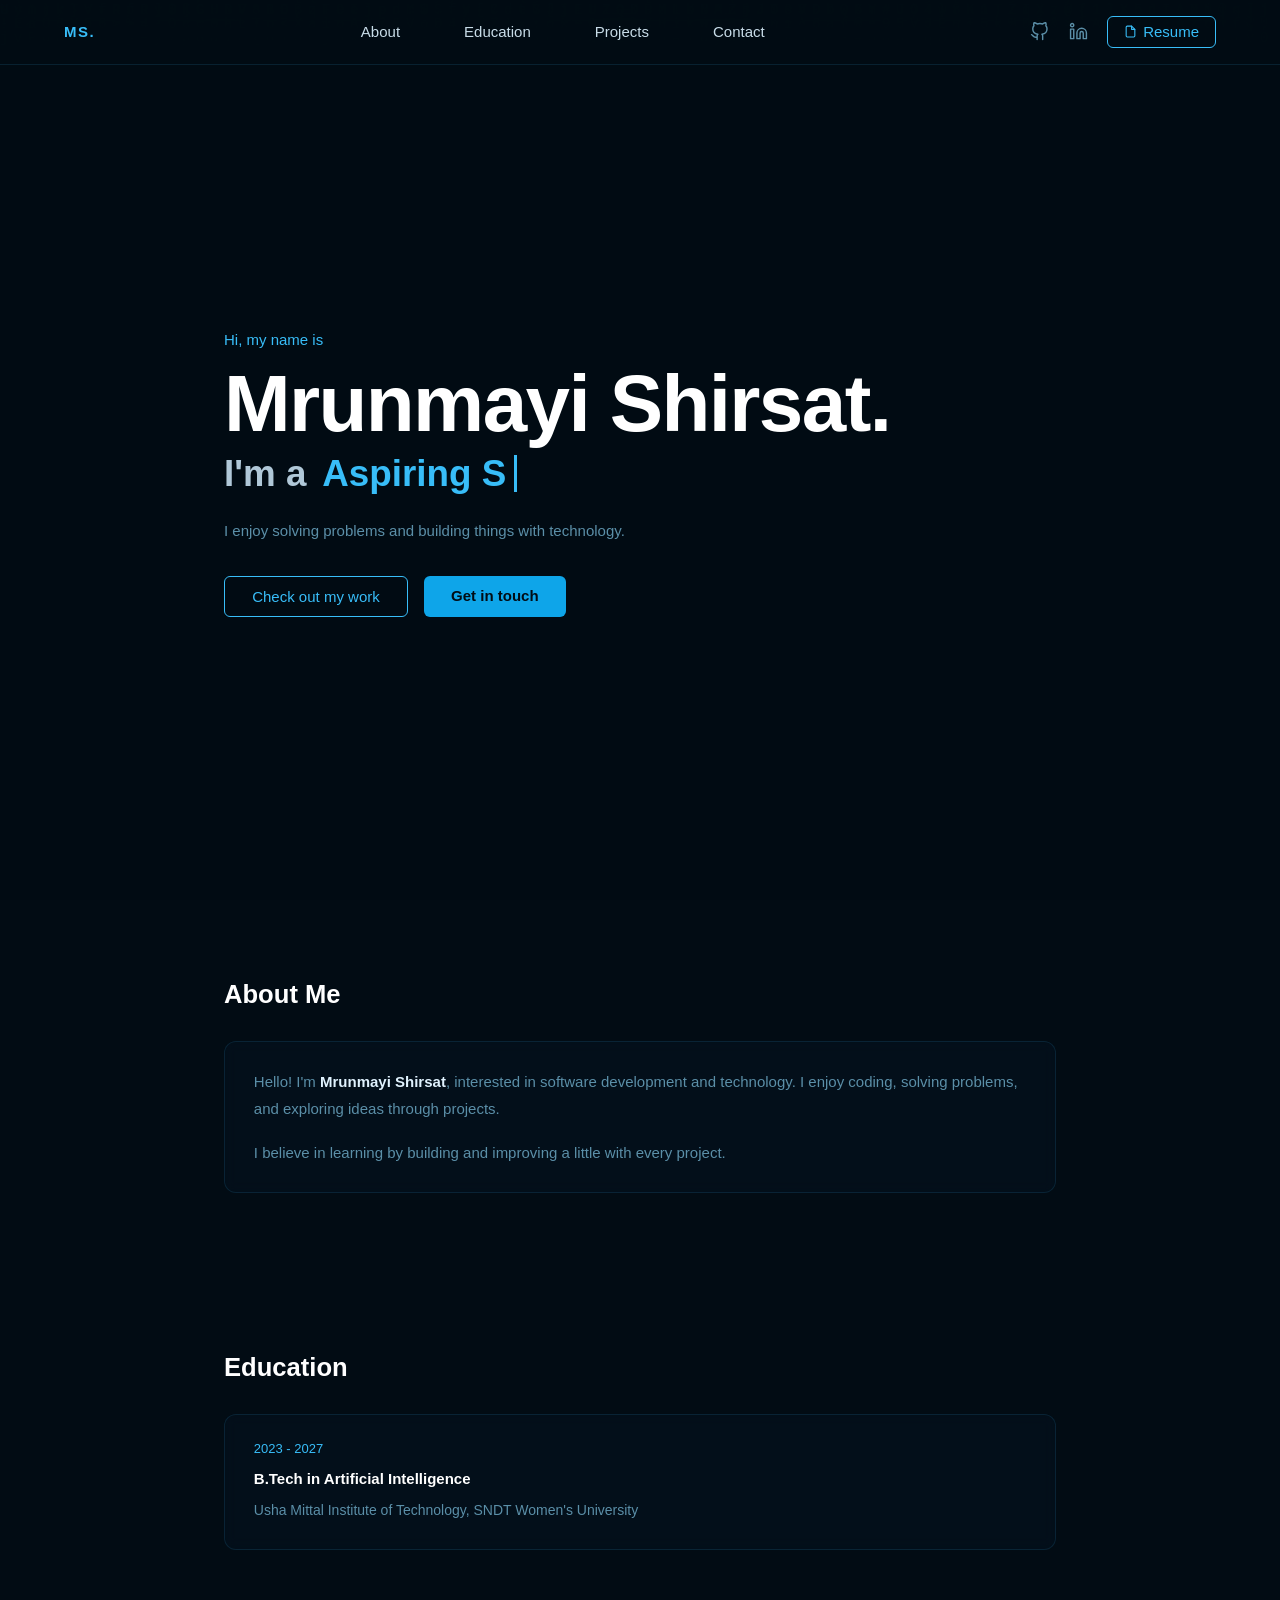
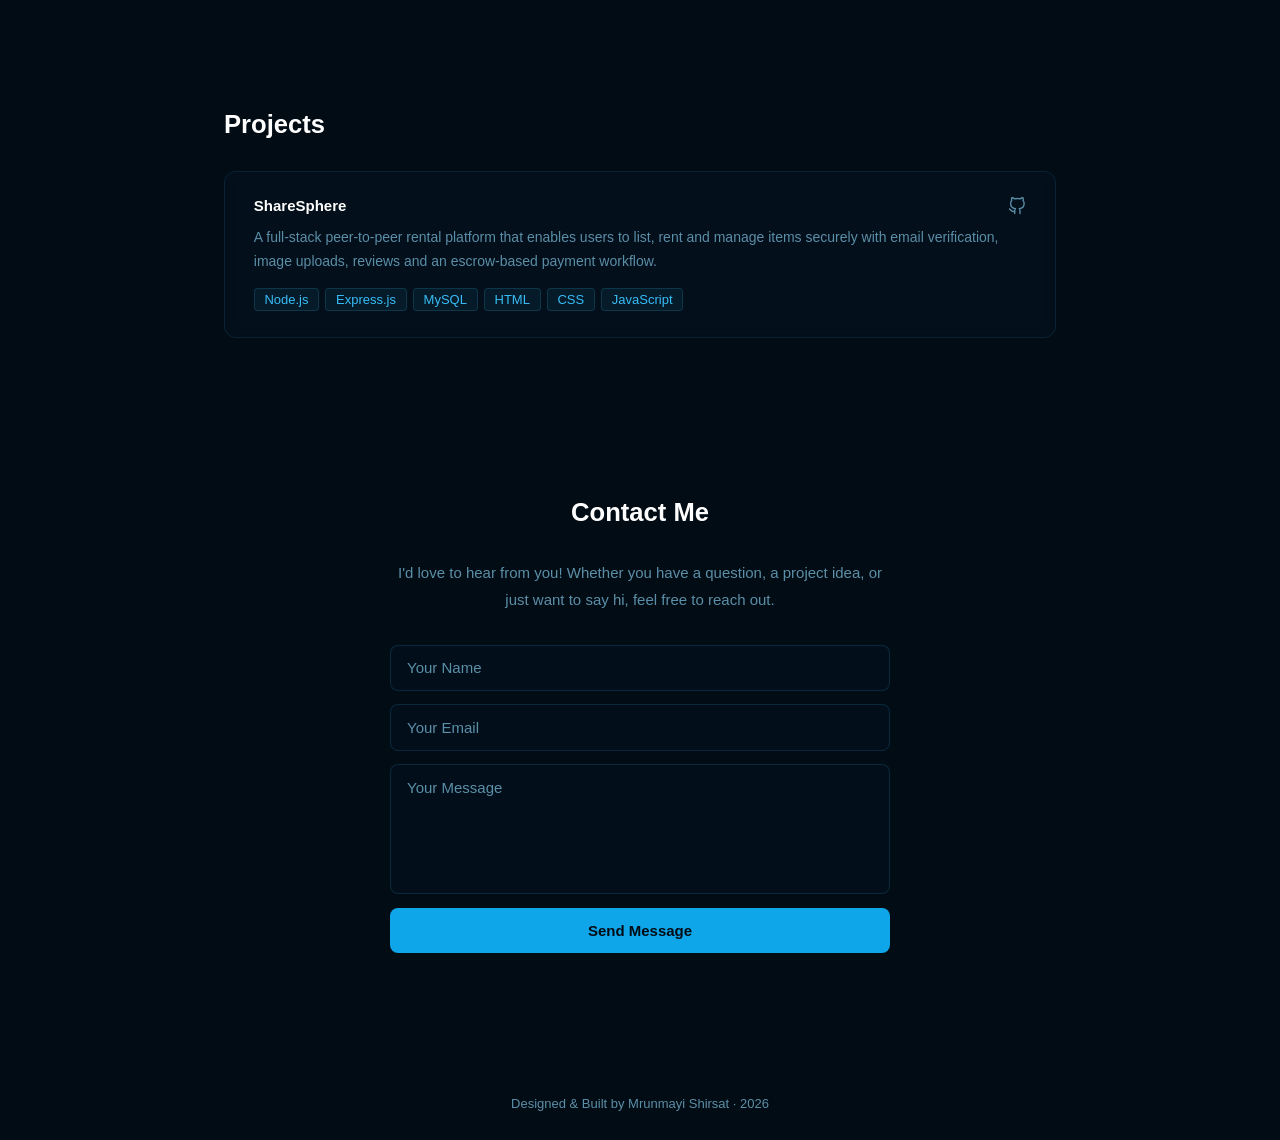
==== commit cb05d715: "Rename portfolio.html to index.html" ====
--- a/index.html
+++ b/index.html
@@ -4,11 +4,16 @@
   <meta charset="UTF-8" />
   <meta name="viewport" content="width=device-width, initial-scale=1.0"/>
   <title>Mrunmayi Shirsat</title>
+  <meta name="description" content="Portfolio of Mrunmayi Shirsat, an aspiring software engineer studying B.Tech in Artificial Intelligence." />
+  <meta property="og:type" content="website" />
+  <meta property="og:title" content="Mrunmayi Shirsat" />
+  <meta property="og:description" content="Aspiring software engineer. Projects, education and contact details." />
+  <meta name="theme-color" content="#020c14" />
   <link rel="stylesheet" href="portfolio.css" />
 </head>
 <body>
 
-<canvas id="code-canvas"></canvas>
+<canvas id="code-canvas" aria-hidden="true"></canvas>
 
 <nav>
   <div class="nav-logo">MS.</div>
@@ -19,37 +24,47 @@
     <li><a href="#contact">Contact</a></li>
   </ul>
   <div class="nav-right">
-  <button class="hamburger" id="hamburger" aria-label="Menu">
-    <span></span><span></span><span></span>
-  </button>
-    <a href="https://github.com/Mrunmayi30" target="_blank" rel="noopener noreferrer" class="nav-icon" title="GitHub">
+    <a href="https://github.com/Mrunmayi30" target="_blank" rel="noopener noreferrer" class="nav-icon" title="GitHub" aria-label="GitHub">
       <svg viewBox="0 0 24 24" fill="none" stroke="currentColor" stroke-width="1.8" stroke-linecap="round" stroke-linejoin="round">
         <path d="M9 19c-5 1.5-5-2.5-7-3m14 6v-3.87a3.37 3.37 0 00-.94-2.61c3.14-.35 6.44-1.54 6.44-7A5.44 5.44 0 0020 4.77 5.07 5.07 0 0019.91 1S18.73.65 16 2.48a13.38 13.38 0 00-7 0C6.27.65 5.09 1 5.09 1A5.07 5.07 0 005 4.77a5.44 5.44 0 00-1.5 3.78c0 5.42 3.3 6.61 6.44 7A3.37 3.37 0 009 18.13V22"/>
       </svg>
     </a>
-    <a href="https://www.linkedin.com/in/mrunmayishirsat/" target="_blank" rel="noopener noreferrer" class="nav-icon" title="LinkedIn">
+    <a href="https://www.linkedin.com/in/mrunmayishirsat/" target="_blank" rel="noopener noreferrer" class="nav-icon" title="LinkedIn" aria-label="LinkedIn">
       <svg viewBox="0 0 24 24" fill="none" stroke="currentColor" stroke-width="1.8" stroke-linecap="round" stroke-linejoin="round">
         <path d="M16 8a6 6 0 016 6v7h-4v-7a2 2 0 00-2-2 2 2 0 00-2 2v7h-4v-7a6 6 0 016-6z"/>
         <rect x="2" y="9" width="4" height="12"/><circle cx="4" cy="4" r="2"/>
       </svg>
     </a>
-    <a href="Mrunmayi_Shirsat.pdf" target="_blank" class="nav-resume">
-      <svg width="13" height="13" viewBox="0 0 24 24" fill="none" stroke="currentColor" stroke-width="2" stroke-linecap="round" stroke-linejoin="round">
+    <a href="Mrunmayi_Shirsat.pdf" target="_blank" rel="noopener noreferrer" class="nav-resume">
+      <svg width="13" height="13" viewBox="0 0 24 24" fill="none" stroke="currentColor" stroke-width="2" stroke-linecap="round" stroke-linejoin="round" aria-hidden="true">
         <path d="M14 2H6a2 2 0 00-2 2v16a2 2 0 002 2h12a2 2 0 002-2V8z"/>
         <polyline points="14 2 14 8 20 8"/>
       </svg>
       Resume
     </a>
+    <button class="hamburger" id="hamburger" aria-label="Open menu" aria-expanded="false" aria-controls="mobile-menu">
+      <span></span><span></span><span></span>
+    </button>
   </div>
 </nav>
 
+<div class="mobile-menu" id="mobile-menu">
+  <a href="#about">About</a>
+  <a href="#education">Education</a>
+  <a href="#projects">Projects</a>
+  <a href="#contact">Contact</a>
+  <a href="https://github.com/Mrunmayi30" target="_blank" rel="noopener noreferrer">GitHub</a>
+  <a href="https://www.linkedin.com/in/mrunmayishirsat/" target="_blank" rel="noopener noreferrer">LinkedIn</a>
+</div>
+
+<main>
 <section id="hero">
   <p class="hero-greeting">Hi, my name is</p>
   <h1 class="hero-name">Mrunmayi Shirsat.</h1>
   <div class="hero-typewriter">
     <span>I'm a&nbsp;</span>
     <span class="dynamic" id="typewriter-text"></span>
-    <span class="cursor-blink"></span>
+    <span class="cursor-blink" aria-hidden="true"></span>
   </div>
   <p class="hero-desc">
     I enjoy solving problems and building things with technology.
@@ -62,21 +77,21 @@
 
 <section id="about" class="main-sec">
   <div class="wrap">
-    <div class="sec-heading"><span class="sec-title">About Me</span></div>
+    <div class="sec-heading"><h2 class="sec-title">About Me</h2></div>
     <div class="card">
       <p>Hello! I'm <strong>Mrunmayi Shirsat</strong>, interested in software development and technology. I enjoy coding, solving problems, and exploring ideas through projects.</p>
-      <p>I believe in learning by building and improving a little with every project. </p>
+      <p>I believe in learning by building and improving a little with every project.</p>
     </div>
   </div>
 </section>
 
 <section id="education" class="main-sec">
   <div class="wrap">
-    <div class="sec-heading"><span class="sec-title">Education</span></div>
+    <div class="sec-heading"><h2 class="sec-title">Education</h2></div>
     <div class="edu-grid">
       <div class="card edu-entry">
         <div class="edu-year">2023 - 2027</div>
-        <div class="edu-degree">B.Tech in Artificial Intelligence </div>
+        <div class="edu-degree">B.Tech in Artificial Intelligence</div>
         <div class="edu-school">Usha Mittal Institute of Technology, SNDT Women's University</div>
       </div>
     </div>
@@ -85,12 +100,12 @@
 
 <section id="projects" class="main-sec">
   <div class="wrap">
-    <div class="sec-heading"><span class="sec-title">Projects</span></div>
+    <div class="sec-heading"><h2 class="sec-title">Projects</h2></div>
     <div class="project-grid">
       <div class="card project-entry">
         <div class="project-header">
           <div class="project-name">ShareSphere</div>
-          <a href="https://github.com/Mrunmayi30/ShareSphere" target="_blank" class="project-gh" title="View on GitHub">
+          <a href="https://github.com/Mrunmayi30/ShareSphere" target="_blank" rel="noopener noreferrer" class="project-gh" title="View on GitHub" aria-label="ShareSphere on GitHub">
             <svg viewBox="0 0 24 24" fill="none" stroke="currentColor" stroke-width="1.8" stroke-linecap="round" stroke-linejoin="round"><path d="M9 19c-5 1.5-5-2.5-7-3m14 6v-3.87a3.37 3.37 0 00-.94-2.61c3.14-.35 6.44-1.54 6.44-7A5.44 5.44 0 0020 4.77 5.07 5.07 0 0019.91 1S18.73.65 16 2.48a13.38 13.38 0 00-7 0C6.27.65 5.09 1 5.09 1A5.07 5.07 0 005 4.77a5.44 5.44 0 00-1.5 3.78c0 5.42 3.3 6.61 6.44 7A3.37 3.37 0 009 18.13V22"/></svg>
           </a>
         </div>
@@ -103,21 +118,22 @@
 
 <section id="contact" class="main-sec">
   <div class="wrap">
-    <div class="sec-heading"><span class="sec-title">Contact Me</span></div>
+    <div class="sec-heading"><h2 class="sec-title">Contact Me</h2></div>
     <div class="contact-inner">
       <p class="contact-desc">I'd love to hear from you! Whether you have a question, a project idea, or just want to say hi, feel free to reach out.</p>
       <form class="contact-form" id="contact-form" action="https://formspree.io/f/xkoddbqa" method="POST">
-        <input class="contact-input" type="text" name="name" placeholder="Your Name" required />
-        <input class="contact-input" type="email" name="email" placeholder="Your Email" required />
-        <textarea class="contact-textarea" name="message" placeholder="Your Message" required></textarea>
+        <input class="contact-input" type="text" name="name" placeholder="Your Name" aria-label="Your name" autocomplete="name" required />
+        <input class="contact-input" type="email" name="email" placeholder="Your Email" aria-label="Your email" autocomplete="email" required />
+        <textarea class="contact-textarea" name="message" placeholder="Your Message" aria-label="Your message" required></textarea>
         <button class="contact-submit" type="submit">Send Message</button>
-        <p class="contact-status" id="contact-status"></p>
+        <p class="contact-status" id="contact-status" role="status" aria-live="polite"></p>
       </form>
     </div>
   </div>
 </section>
+</main>
 
-<footer>Designed &amp; Built by Mrunmayi Shirsat · 2025</footer>
+<footer>Designed &amp; Built by Mrunmayi Shirsat · <span id="year">2025</span></footer>
 
 <script src="portfolio.js"></script>
 </body>
--- a/portfolio.css
+++ b/portfolio.css
@@ -0,0 +1,355 @@
+*, *::before, *::after { box-sizing: border-box; margin: 0; padding: 0; }
+
+:root {
+  --bg:   #020c14;
+  --sky:  #38bdf8;
+  --sky2: #0ea5e9;
+  --text: #e0f2fe;
+  --muted:#5b8fa8;
+}
+
+html { scroll-behavior: smooth; }
+
+/* keep anchored sections clear of the fixed nav */
+section { scroll-margin-top: 70px; }
+
+body {
+  font-family: Arial, sans-serif;
+  font-size: 15px;
+  background: var(--bg);
+  color: var(--text);
+  overflow-x: hidden;
+}
+
+a:focus-visible, button:focus-visible,
+.contact-input:focus-visible, .contact-textarea:focus-visible {
+  outline: 2px solid var(--sky);
+  outline-offset: 3px;
+}
+
+#code-canvas {
+  position: fixed; inset: 0;
+  z-index: 0; opacity: 0.07;
+  pointer-events: none;
+}
+
+nav {
+  position: fixed; top: 0; left: 0; right: 0; z-index: 100;
+  display: flex; align-items: center; justify-content: space-between;
+  padding: 1rem 4rem;
+  background: rgba(2,12,20,0.92);
+  backdrop-filter: blur(16px);
+  border-bottom: 1px solid rgba(56,189,248,0.12);
+  transition: padding .3s;
+}
+/* only top/bottom change, so the responsive side padding is preserved */
+nav.scrolled { padding-top: .6rem; padding-bottom: .6rem; }
+
+.nav-logo {
+  font-size: 15px; font-weight: 700;
+  color: var(--sky); letter-spacing: .1em;
+  text-transform: uppercase;
+}
+.nav-links {
+  display: flex; align-items: center; gap: 4rem;
+  list-style: none;
+}
+.nav-links a {
+  font-size: 15px; color: #c8dce8;
+  text-decoration: none;
+  transition: color .2s;
+  white-space: nowrap;
+}
+.nav-links a:hover { color: var(--sky); }
+.nav-right { display: flex; align-items: center; gap: 1.2rem; }
+.nav-icon {
+  color: var(--muted); text-decoration: none;
+  display: flex; align-items: center;
+  transition: color .2s, transform .2s;
+}
+.nav-icon:hover { color: var(--sky); transform: translateY(-2px); }
+.nav-icon svg { width: 19px; height: 19px; }
+.nav-resume {
+  padding: .4rem 1rem; border-radius: 6px;
+  border: 1.5px solid var(--sky); color: var(--sky);
+  font-size: 15px;
+  text-decoration: none;
+  display: flex; align-items: center; gap: .4rem;
+  transition: background .2s;
+}
+.nav-resume:hover { background: rgba(56,189,248,0.1); }
+
+.wrap {
+  max-width: 960px;
+  margin: 0 auto;
+  padding: 0 4rem;
+}
+
+#hero {
+  min-height: 100vh;
+  display: flex; flex-direction: column;
+  justify-content: center;
+  padding: 6rem 4rem 3rem;
+  max-width: 960px;
+  margin: 0 auto;
+  position: relative; z-index: 1;
+}
+.hero-greeting {
+  color: var(--sky); font-size: 15px;
+  margin-bottom: .9rem;
+  opacity: 0; animation: fadeUp .5s .1s forwards;
+}
+.hero-name {
+  font-size: clamp(2.4rem, 7vw, 5rem);
+  font-weight: 700; line-height: 1.05;
+  color: #fff; letter-spacing: -.02em;
+  opacity: 0; animation: fadeUp .6s .25s forwards;
+}
+.hero-typewriter {
+  font-size: clamp(1.3rem, 3.5vw, 2.3rem);
+  font-weight: 600; color: #b0c8d8; margin-top: .4rem;
+  display: flex; align-items: center; gap: .35rem; flex-wrap: wrap;
+  opacity: 0; animation: fadeUp .6s .4s forwards;
+}
+.hero-typewriter .dynamic { color: var(--sky); }
+.cursor-blink {
+  display: inline-block; width: 3px; height: 1em;
+  background: var(--sky); margin-left: 2px;
+  animation: blink 1s step-end infinite;
+  vertical-align: middle;
+}
+.hero-desc {
+  margin-top: 1.4rem; max-width: 500px;
+  color: var(--muted); line-height: 1.8;
+  opacity: 0; animation: fadeUp .6s .55s forwards;
+}
+.hero-btns {
+  margin-top: 2rem; display: flex; gap: 1rem; flex-wrap: wrap;
+  opacity: 0; animation: fadeUp .6s .7s forwards;
+}
+.btn-outline {
+  padding: .7rem 1.7rem; border-radius: 6px;
+  border: 1.5px solid var(--sky); color: var(--sky);
+  font-size: 15px; text-decoration: none;
+  transition: background .2s;
+}
+.btn-outline:hover { background: rgba(56,189,248,0.08); }
+.btn-solid {
+  padding: .7rem 1.7rem; border-radius: 6px;
+  background: var(--sky2); color: #020c14;
+  font-size: 15px; font-weight: 600;
+  text-decoration: none; border: none;
+  transition: background .2s;
+}
+.btn-solid:hover { background: #0369a1; color: #fff; }
+
+section.main-sec {
+  padding: 5rem 0;
+  position: relative; z-index: 1;
+}
+
+.sec-heading { margin-bottom: 2rem; }
+.sec-title {
+  font-size: 1.6rem;
+  font-weight: 700; color: #fff;
+}
+
+#contact .sec-heading { text-align: center; }
+
+.card {
+  background: rgba(4,18,32,0.5);
+  border: 1px solid rgba(56,189,248,0.12);
+  border-radius: 12px;
+  padding: 1.6rem 1.8rem;
+  transition: opacity .5s, transform .25s, border-color .25s, box-shadow .25s;
+  opacity: 0; transform: translateY(16px);
+  backdrop-filter: blur(6px);
+}
+.card.visible {
+  opacity: 1; transform: none;
+}
+.card.visible:hover {
+  transform: translateY(-3px);
+  border-color: rgba(56,189,248,0.4);
+  box-shadow: 0 8px 24px rgba(0,0,0,0.35);
+}
+
+#about .card p {
+  color: var(--muted); line-height: 1.85;
+  margin-bottom: 1rem; text-align: left;
+}
+#about .card p:last-child { margin-bottom: 0; }
+#about .card p strong { color: var(--text); font-weight: 600; }
+
+.edu-grid {
+  display: grid;
+  grid-template-columns: repeat(auto-fit, minmax(250px, 1fr));
+  gap: 1.2rem;
+}
+.edu-entry { text-align: left; }
+.edu-year { color: var(--sky); font-size: 13px; margin-bottom: .7rem; }
+.edu-degree { font-weight: 600; color: #fff; margin-bottom: .5rem; line-height: 1.6; }
+.edu-school { color: var(--muted); font-size: 14px; line-height: 1.7; }
+
+.project-grid {
+  display: grid;
+  grid-template-columns: repeat(auto-fit, minmax(270px, 1fr));
+  gap: 1.4rem;
+}
+.project-entry { text-align: left; }
+.project-header {
+  display: flex; align-items: flex-start; justify-content: space-between;
+  margin-bottom: .6rem;
+}
+.project-name { font-weight: 700; color: #fff; flex: 1; }
+.project-gh {
+  color: var(--muted); text-decoration: none;
+  display: flex; align-items: center; flex-shrink: 0; margin-left: .6rem;
+  transition: color .2s, transform .2s;
+}
+.project-gh:hover { color: var(--sky); transform: translateY(-2px); }
+.project-gh svg { width: 18px; height: 18px; }
+.project-desc { color: var(--muted); line-height: 1.75; margin-bottom: .9rem; font-size: 14px; }
+.project-tech { display: flex; flex-wrap: wrap; gap: .4rem; }
+.project-tech span {
+  font-size: 13px; color: var(--sky);
+  background: rgba(56,189,248,0.07);
+  border: 1px solid rgba(56,189,248,0.16);
+  border-radius: 4px; padding: .18rem .6rem;
+}
+
+#contact .contact-inner {
+  max-width: 500px; margin: 0 auto; text-align: center;
+}
+.contact-desc {
+  color: var(--muted); line-height: 1.8; margin-bottom: 2rem;
+}
+.contact-form { display: flex; flex-direction: column; gap: .85rem; }
+.contact-input, .contact-textarea {
+  width: 100%; padding: .85rem 1rem;
+  background: rgba(4,18,32,0.65);
+  border: 1px solid rgba(56,189,248,0.15);
+  border-radius: 8px; color: var(--text);
+  font-family: Arial, sans-serif; font-size: 15px;
+  outline: none; transition: border-color .2s, box-shadow .2s;
+  text-align: left;
+}
+.contact-input::placeholder, .contact-textarea::placeholder { color: var(--muted); }
+.contact-input:focus, .contact-textarea:focus {
+  border-color: rgba(56,189,248,0.45);
+  box-shadow: 0 0 0 3px rgba(56,189,248,0.09);
+}
+.contact-textarea { min-height: 130px; resize: none; }
+.contact-submit {
+  width: 100%; padding: .9rem;
+  background: var(--sky2); color: #020c14;
+  font-family: Arial, sans-serif; font-size: 15px; font-weight: 700;
+  border: none; border-radius: 8px; cursor: pointer;
+  transition: background .2s, color .2s;
+}
+.contact-submit:hover { background: #055986; color: #fff; }
+.contact-submit:disabled { opacity: .6; cursor: not-allowed; }
+.contact-status {
+  font-size: 13px; margin-top: .3rem; min-height: 1.2em;
+}
+.contact-status.success { color: #4ade80; }
+.contact-status.error { color: #f87171; }
+
+footer {
+  padding: 1.8rem; text-align: center;
+  font-size: 13px; color: var(--muted);
+  position: relative; z-index: 1;
+}
+
+@keyframes fadeUp {
+  from { opacity: 0; transform: translateY(20px); }
+  to   { opacity: 1; transform: translateY(0); }
+}
+@keyframes blink { 0%,100%{opacity:1} 50%{opacity:0} }
+
+.hamburger {
+  display: none; flex-direction: column; justify-content: center;
+  gap: 5px; cursor: pointer; padding: 4px; z-index: 200;
+  background: none; border: none;
+}
+.hamburger span {
+  display: block; width: 22px; height: 2px;
+  background: var(--sky); border-radius: 2px;
+  transition: transform .3s, opacity .3s;
+}
+.hamburger.open span:nth-child(1) { transform: translateY(7px) rotate(45deg); }
+.hamburger.open span:nth-child(2) { opacity: 0; }
+.hamburger.open span:nth-child(3) { transform: translateY(-7px) rotate(-45deg); }
+
+.mobile-menu {
+  display: none;
+  position: fixed; top: 56px; left: 0; right: 0;
+  background: rgba(2,12,20,0.97);
+  backdrop-filter: blur(16px);
+  border-bottom: 1px solid rgba(56,189,248,0.14);
+  z-index: 99; flex-direction: column; padding: 1rem 0;
+}
+.mobile-menu.open { display: flex; }
+.mobile-menu a {
+  padding: .75rem 2rem; font-size: 15px;
+  color: #c8dce8; text-decoration: none;
+  border-bottom: 1px solid rgba(56,189,248,0.07);
+  transition: color .2s, background .2s;
+}
+.mobile-menu a:last-child { border-bottom: none; }
+.mobile-menu a:hover { color: var(--sky); background: rgba(56,189,248,0.05); }
+
+@media (max-width: 900px) {
+  nav { padding: 1rem 2rem; }
+  .nav-links { gap: 1.2rem; }
+  .nav-links a { font-size: 14px; }
+  #hero { padding: 6rem 2rem 3rem; max-width: 100%; }
+  .wrap { padding: 0 2rem; }
+  section.main-sec { padding: 4rem 0; }
+  .edu-grid { grid-template-columns: repeat(auto-fit, minmax(200px, 1fr)); }
+  .project-grid { grid-template-columns: repeat(auto-fit, minmax(240px, 1fr)); }
+}
+
+@media (max-width: 600px) {
+  nav { padding: .85rem 1.2rem; }
+  .nav-links { display: none !important; }
+  .nav-right { gap: .7rem; }
+  .nav-icon { display: none; }
+  .hamburger { display: flex; }
+
+  #hero {
+    padding: 5.5rem 1.4rem 2.5rem;
+    max-width: 100%;
+  }
+  .hero-name { font-size: clamp(2rem, 10vw, 3rem); }
+  .hero-typewriter { font-size: clamp(1.1rem, 5vw, 1.5rem); }
+  .hero-desc { max-width: 100%; font-size: 14px; }
+  .hero-btns { flex-direction: column; gap: .75rem; }
+  .btn-outline, .btn-solid {
+    width: 100%; text-align: center;
+    padding: .85rem 1rem;
+  }
+
+  .wrap { padding: 0 1.2rem; }
+  section.main-sec { padding: 3.5rem 0; }
+  .sec-title { font-size: 1.3rem; }
+
+  .edu-grid { grid-template-columns: 1fr; }
+  .project-grid { grid-template-columns: 1fr; }
+
+  .card { padding: 1.2rem 1.2rem; }
+
+  #contact .contact-inner { max-width: 100%; }
+}
+
+@media (max-width: 380px) {
+  .hero-name { font-size: 2rem; }
+}
+
+@media (prefers-reduced-motion: reduce) {
+  html { scroll-behavior: auto; }
+  *, *::before, *::after { animation: none !important; transition: none !important; }
+  .hero-greeting, .hero-name, .hero-typewriter, .hero-desc, .hero-btns { opacity: 1; }
+  .card { opacity: 1; transform: none; }
+  #code-canvas { display: none; }
+}
